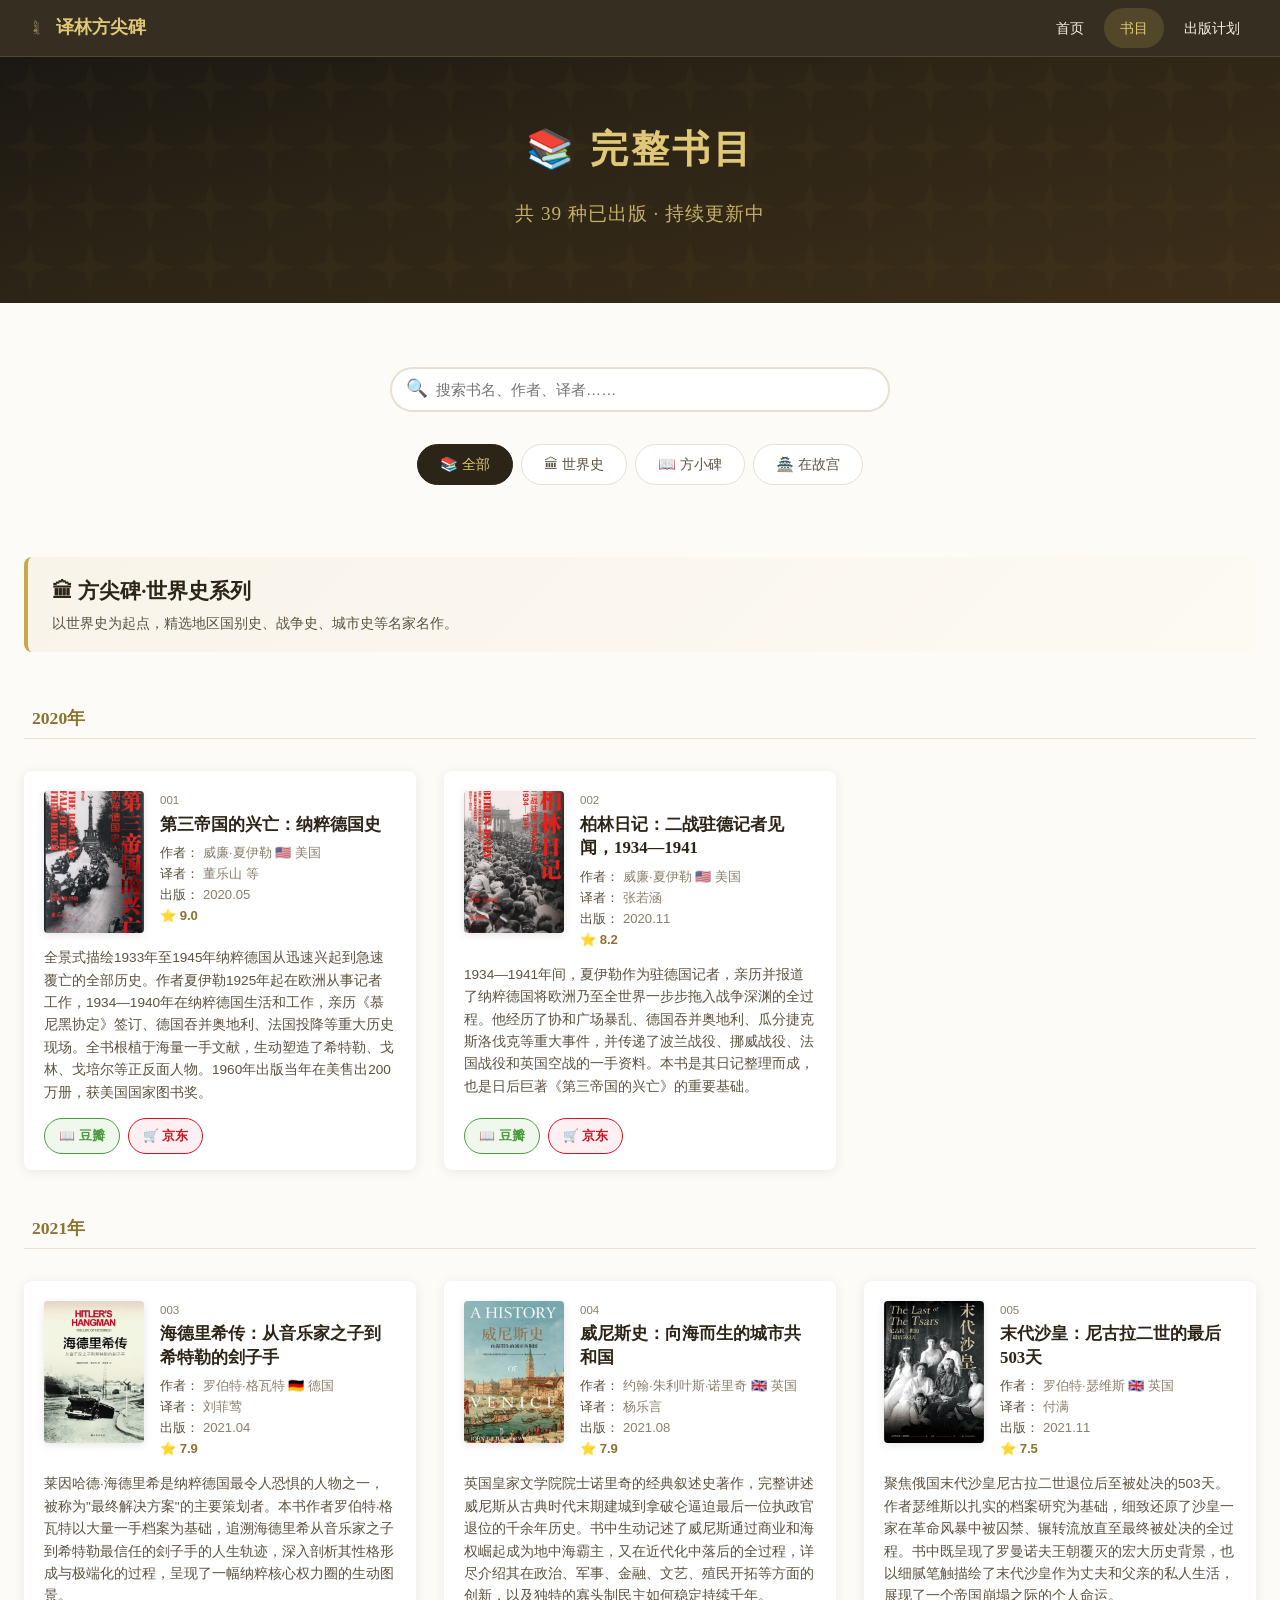
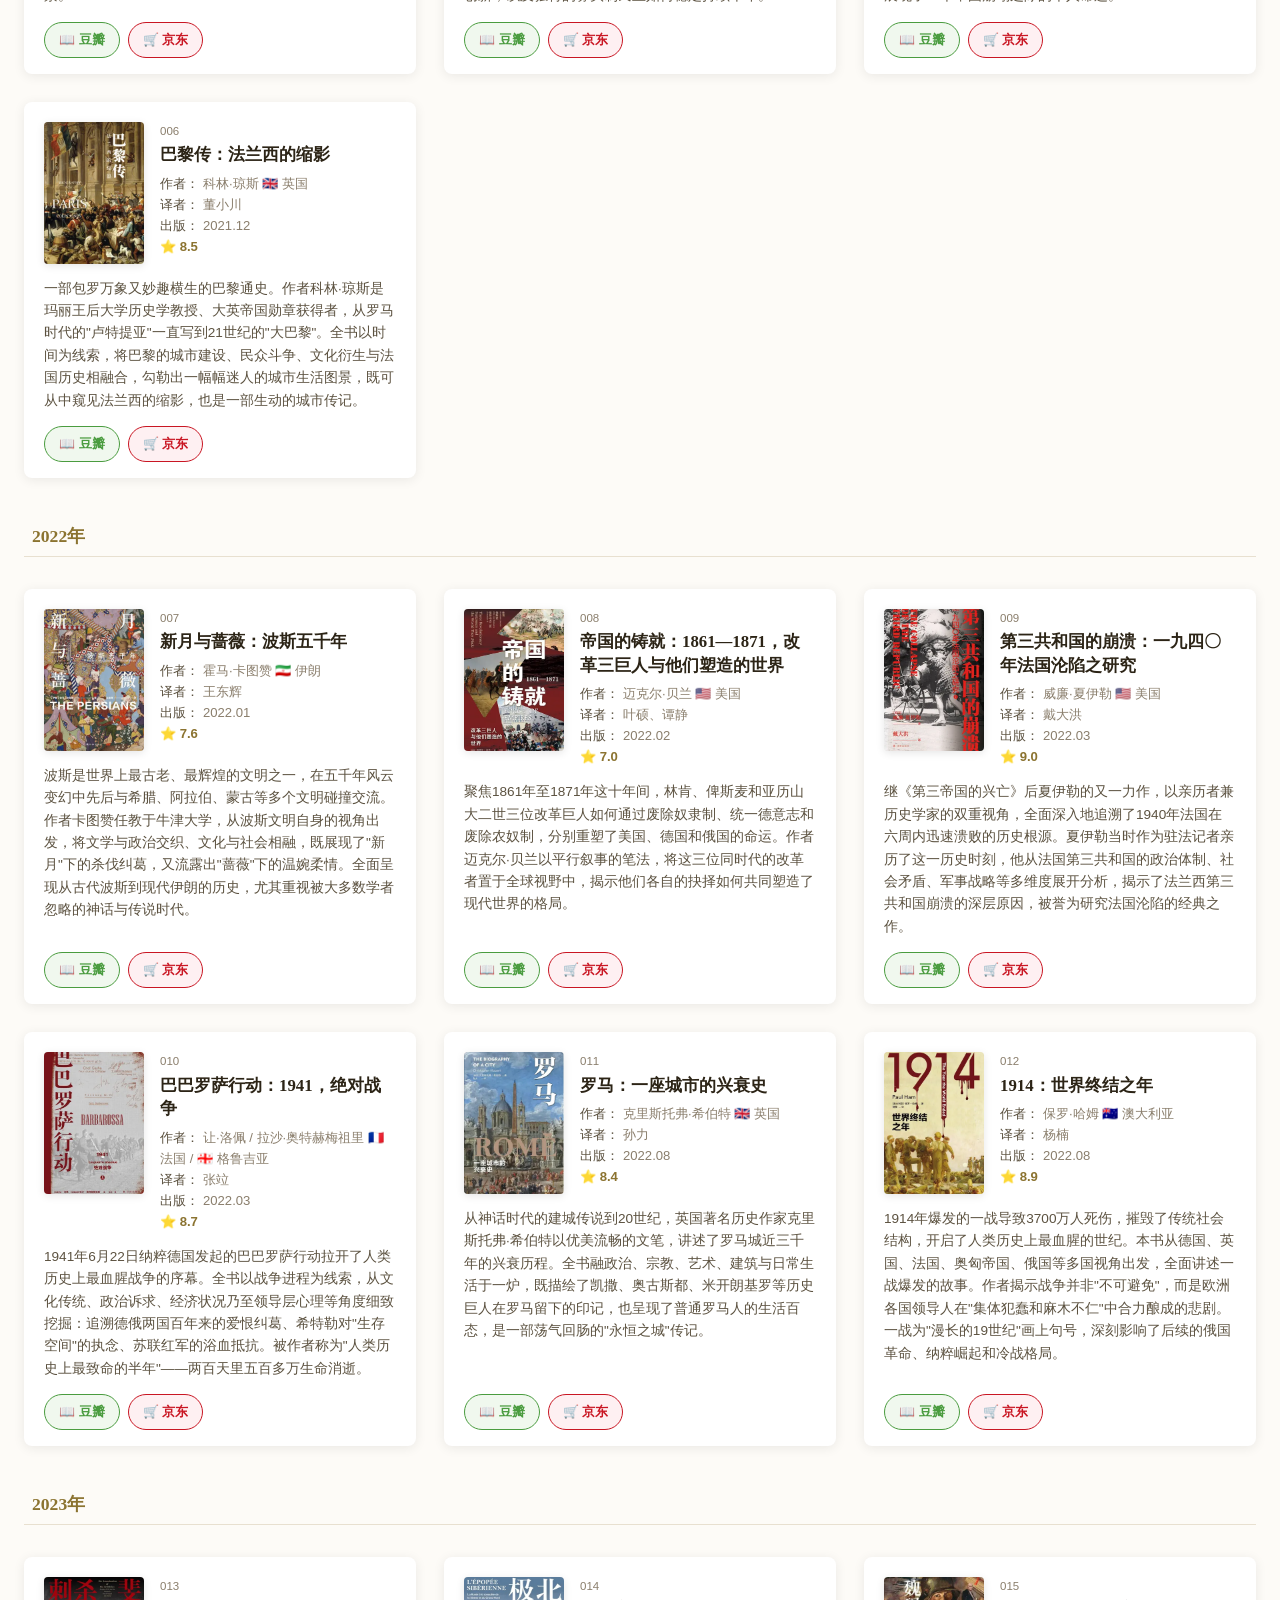
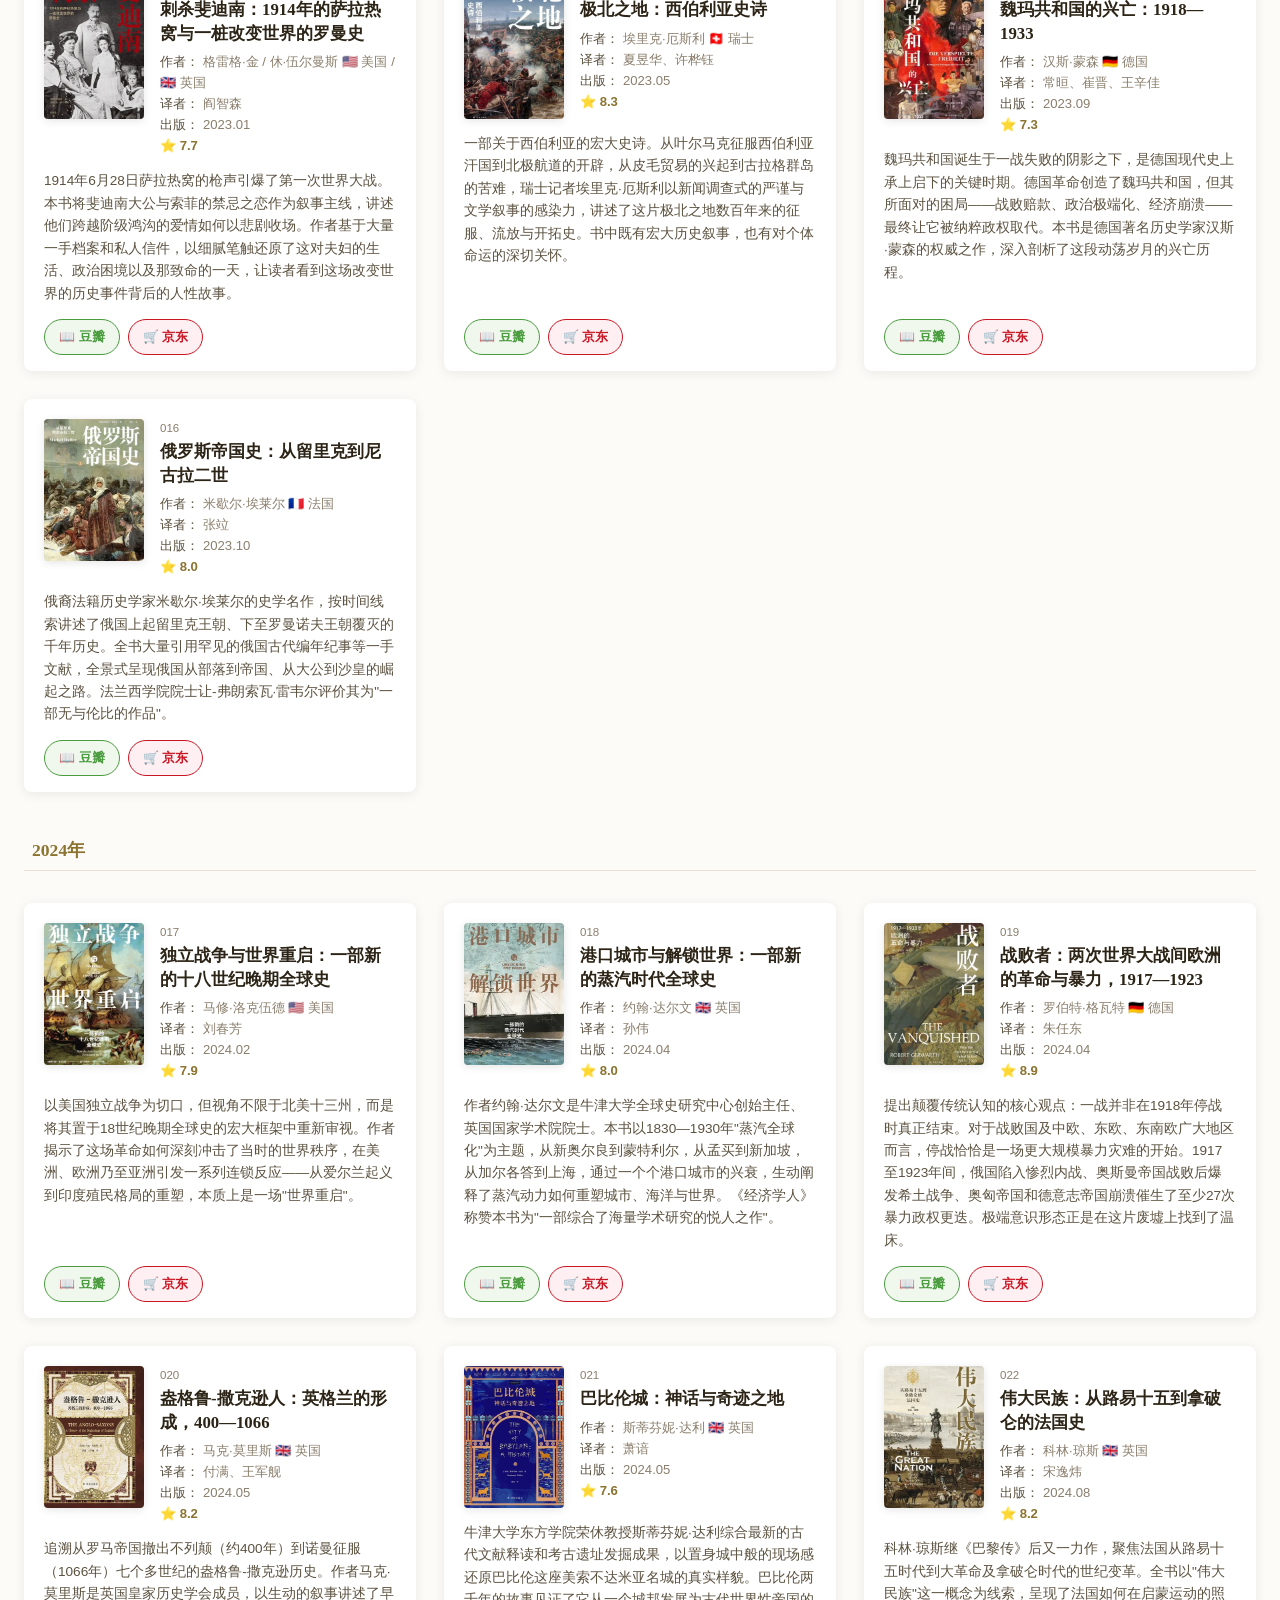
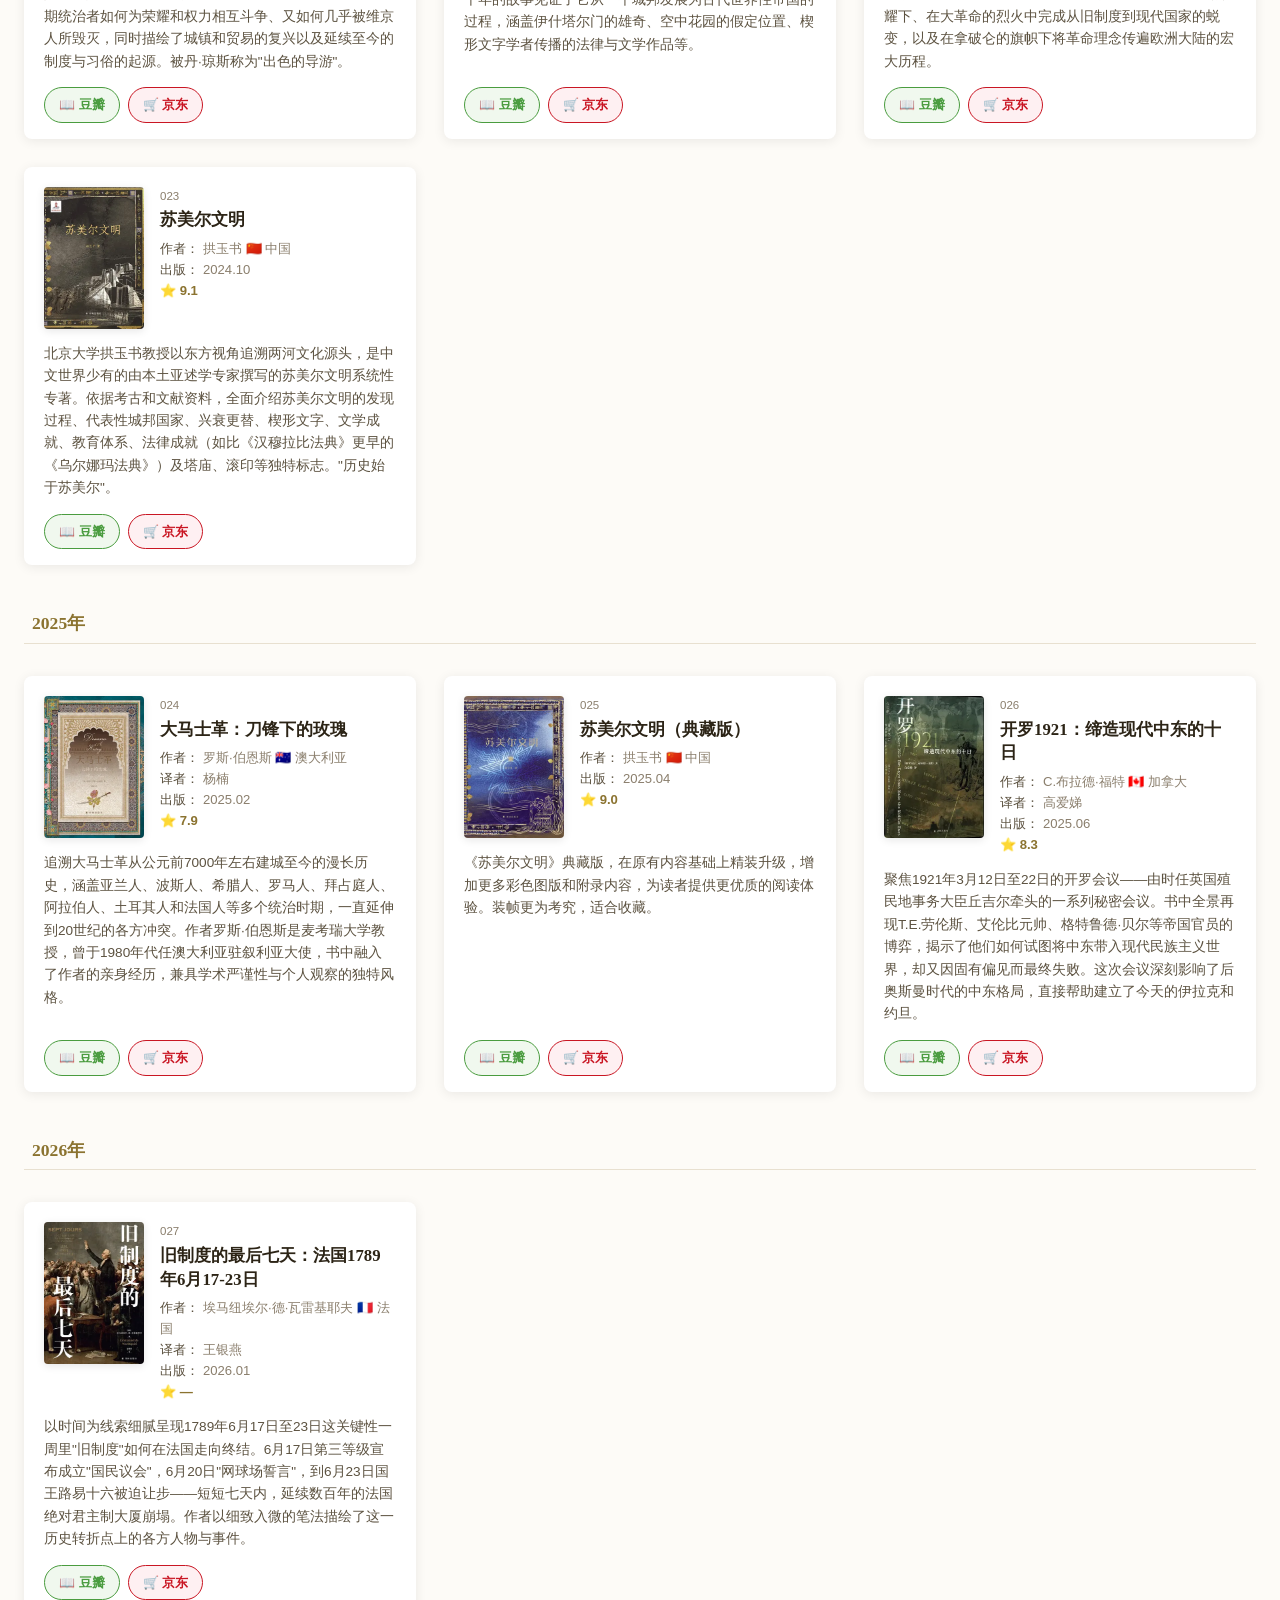
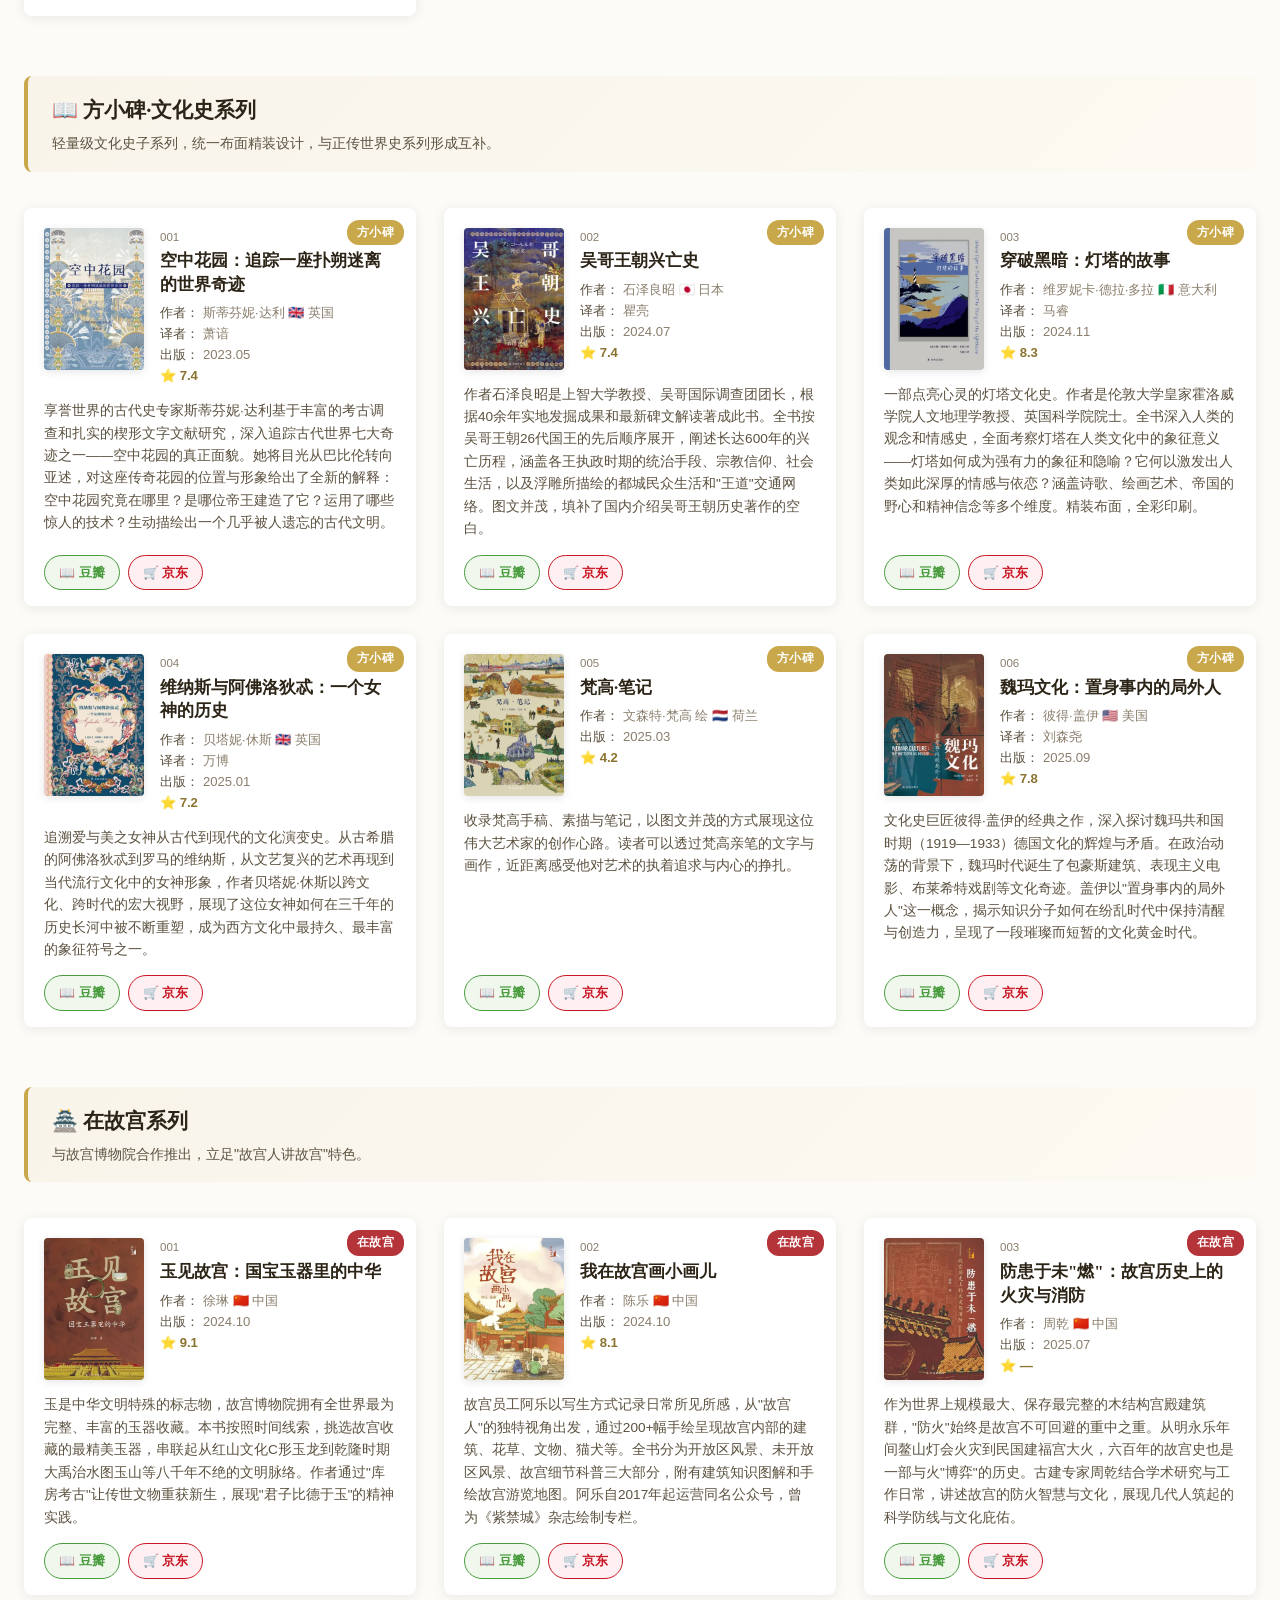
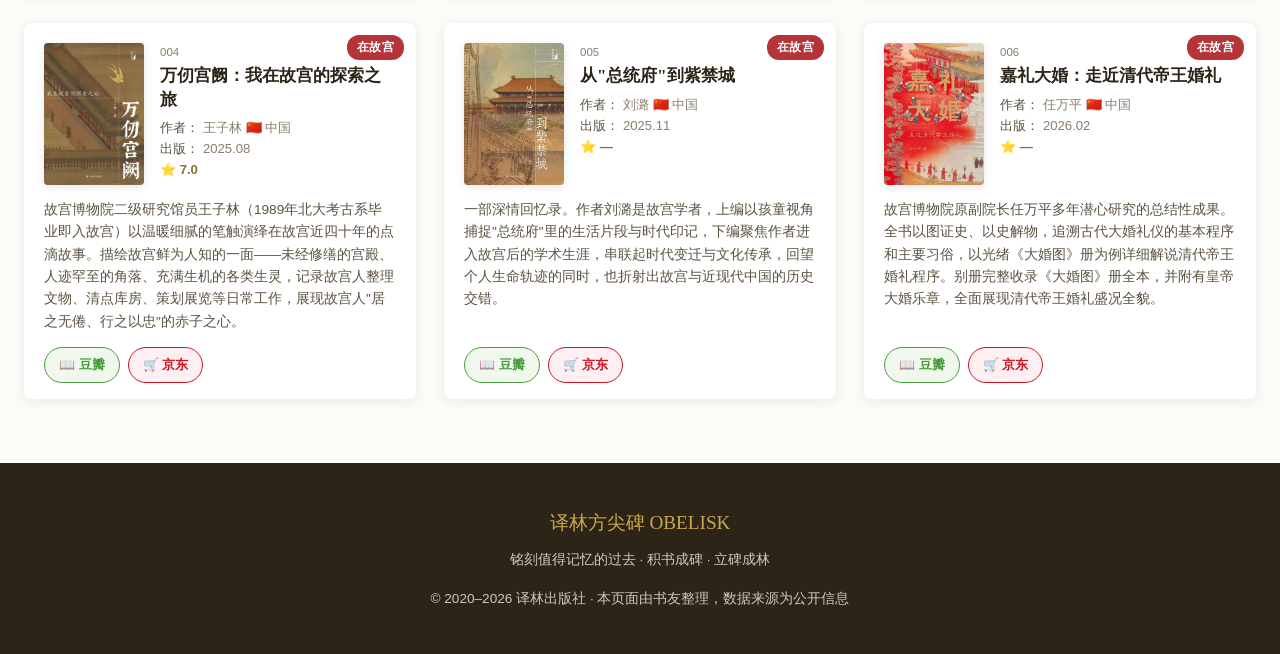
==== catalog.html @ dd34d94c "Obelisk V1.0" ====
<!DOCTYPE html>
<html lang="zh-CN">
<head>
<meta charset="UTF-8">
<meta name="viewport" content="width=device-width, initial-scale=1.0">
<meta name="description" content="译林方尖碑完整书目 — 涵盖世界史、方小碑·文化史、在故宫系列全部已出版书籍。">
<title>书目总览 — 译林方尖碑 OBELISK</title>
<link rel="preload" as="image" href="images/方尖碑LOGO.png">
<link rel="stylesheet" href="css/style.css">
</head>
<body>

<!-- ===== Top Navigation ===== -->
<nav class="site-nav">
  <div class="nav-inner">
    <a href="index.html" class="nav-brand"><img src="images/方尖碑LOGO.png" alt="方尖碑" class="logo-icon"> 译林方尖碑</a>
    <button class="nav-toggle" onclick="document.querySelector('.nav-links').classList.toggle('open')" aria-label="菜单">☰</button>
    <div class="nav-links">
      <a href="index.html">首页</a>
      <a href="catalog.html" class="active">书目</a>
      <a href="plans.html">出版计划</a>
    </div>
  </div>
</nav>

<!-- ===== Header ===== -->
<header class="hero" style="padding:60px 24px 48px">
  <div class="hero-content">
    <h1 style="font-size:clamp(1.6rem,3vw,2.4rem)">📚 完整书目</h1>
    <p class="tagline">共 <span id="totalCount"></span> 种已出版 · 持续更新中</p>
  </div>
</header>

<!-- ===== Search & Filter ===== -->
<section class="section">
  <div class="search-box">
    <span class="search-icon">🔍</span>
    <input type="text" id="searchInput" placeholder="搜索书名、作者、译者……" oninput="applyFilters()">
  </div>

  <div class="filter-bar" id="filterBar">
    <button class="filter-btn active" data-filter="all">📚 全部</button>
    <button class="filter-btn" data-filter="世界史">🏛 世界史</button>
    <button class="filter-btn" data-filter="方小碑">📖 方小碑</button>
    <button class="filter-btn" data-filter="在故宫">🏯 在故宫</button>
  </div>

  <!-- ===== Book Grid ===== -->
  <div class="book-grid" id="bookGrid"></div>
</section>

<!-- ===== Footer ===== -->
<footer class="site-footer">
  <p class="brand">译林方尖碑 OBELISK</p>
  <p>铭刻值得记忆的过去 · 积书成碑 · 立碑成林</p>
  <p style="margin-top:16px">© 2020–2026 译林出版社 · 本页面由书友整理，数据来源为公开信息</p>
</footer>

<script src="js/data.js"></script>
<script src="js/utils.js"></script>
<script>
  const grid = document.getElementById('bookGrid');
  const searchInput = document.getElementById('searchInput');
  let activeFilter = 'all';

  // Check URL for series param
  const urlSeries = getUrlParam('series');
  if (urlSeries) {
    activeFilter = urlSeries;
    // Update filter button state
    document.querySelectorAll('.filter-btn').forEach(btn => {
      btn.classList.remove('active');
      if (btn.dataset.filter === urlSeries) btn.classList.add('active');
    });
  }

  document.getElementById('totalCount').textContent = books.length;

  // Filter buttons
  document.querySelectorAll('.filter-btn').forEach(btn => {
    btn.addEventListener('click', function() {
      document.querySelectorAll('.filter-btn').forEach(b => b.classList.remove('active'));
      this.classList.add('active');
      activeFilter = this.dataset.filter;
      applyFilters();
    });
  });

  function applyFilters() {
    const query = searchInput.value.toLowerCase();
    let filtered = books;

    if (activeFilter !== 'all') {
      filtered = filtered.filter(b => b.series === activeFilter);
    }
    if (query) {
      filtered = filtered.filter(b =>
        b.title.toLowerCase().includes(query) ||
        b.author.toLowerCase().includes(query) ||
        b.translator.toLowerCase().includes(query) ||
        b.pubDate.includes(query)
      );
    }

    renderCatalog(filtered);
  }

  function renderCatalog(filteredBooks) {
    if (filteredBooks.length === 0) {
      grid.innerHTML = `
        <div class="no-results">
          <div class="icon">📭</div>
          <h3>没有找到匹配的书籍</h3>
          <p>试试调整搜索词或筛选条件</p>
        </div>
      `;
      return;
    }

    // Sort books: by series group, then by id
    const sorted = [...filteredBooks].sort((a, b) => {
      const seriesOrder = { '世界史': 0, '方小碑': 1, '在故宫': 2 };
      const sa = seriesOrder[a.series] ?? 3;
      const sb = seriesOrder[b.series] ?? 3;
      if (sa !== sb) return sa - sb;
      return a.id.localeCompare(b.id);
    });

    let html = '';
    let lastSeries = '';
    let lastYear = '';

    sorted.forEach(b => {
      // Series header
      if (b.series !== lastSeries) {
        lastSeries = b.series;
        lastYear = '';
        const info = getSeriesInfo(b.series);
        html += `
          <div class="subseries-header">
            <h3>${info.icon} ${info.name}</h3>
            <p>${info.desc}</p>
          </div>
        `;
      }

      // Year divider (only for 世界史)
      if (b.series === '世界史' && b.year !== lastYear) {
        lastYear = b.year;
        html += `<div class="year-divider">${b.year}年</div>`;
      }

      html += renderBookCard(b);
    });

    grid.innerHTML = html;
  }

  // Initial render
  applyFilters();
</script>

</body>
</html>
---- css/style.css ----
/* ============================================================
   译林方尖碑 OBELISK · 全局样式
   ============================================================ */

/* ----- Reset & Variables ----- */
*, *::before, *::after { box-sizing: border-box; margin: 0; padding: 0; }

:root {
  --gold: #c9a84c;
  --gold-light: #e0c878;
  --gold-dark: #8b7330;
  --stone: #f5f0e8;
  --stone-dark: #e8e0d0;
  --papyrus: #faf8f3;
  --ink: #2c2416;
  --ink-light: #5c5240;
  --ink-lighter: #8a7e6c;
  --white: #fff;
  --red: #b5343a;
  --green: #4a9c3f;
  --bg: #fdfbf7;

  --shadow: 0 2px 12px rgba(0,0,0,.08);
  --shadow-lg: 0 8px 32px rgba(0,0,0,.12);
  --shadow-xl: 0 16px 48px rgba(0,0,0,.16);

  --radius: 8px;
  --radius-sm: 4px;
  --radius-lg: 12px;

  --serif: "Noto Serif SC", "Source Han Serif SC", "Songti SC", Georgia, "Times New Roman", serif;
  --sans: "PingFang SC", "Microsoft YaHei", "Helvetica Neue", Arial, sans-serif;

  --max-width: 1280px;
}

html {
  scroll-behavior: smooth;
  font-size: 16px;
}

body {
  font-family: var(--sans);
  color: var(--ink);
  background: var(--bg);
  line-height: 1.7;
  overflow-x: hidden;
  min-height: 100vh;
  display: flex;
  flex-direction: column;
}

a {
  color: var(--gold-dark);
  text-decoration: none;
  transition: color 0.2s;
}
a:hover { color: var(--gold); }

img {
  max-width: 100%;
  height: auto;
  display: block;
}

/* ----- Top Navigation ----- */
.site-nav {
  background: rgba(44,36,22,0.95);
  backdrop-filter: blur(12px);
  -webkit-backdrop-filter: blur(12px);
  padding: 0 24px;
  position: sticky;
  top: 0;
  z-index: 100;
  border-bottom: 1px solid rgba(201,168,76,0.2);
}

.nav-inner {
  max-width: var(--max-width);
  margin: 0 auto;
  display: flex;
  align-items: center;
  justify-content: space-between;
  height: 56px;
}

.nav-brand {
  font-family: var(--serif);
  font-size: 1.1rem;
  font-weight: 700;
  color: var(--gold-light) !important;
  display: flex;
  align-items: center;
  gap: 8px;
}

.nav-links {
  display: flex;
  gap: 4px;
  align-items: center;
}

.nav-links a {
  color: var(--stone);
  padding: 8px 16px;
  border-radius: 20px;
  font-size: 0.9rem;
  font-weight: 500;
  transition: all 0.2s;
}
.nav-links a:hover,
.nav-links a.active {
  background: rgba(201,168,76,0.2);
  color: var(--gold-light);
}

.nav-toggle {
  display: none;
  background: none;
  border: none;
  color: var(--stone);
  font-size: 1.5rem;
  cursor: pointer;
  padding: 4px;
}

/* ----- Hero ----- */
.hero {
  background: linear-gradient(165deg, #1a1812 0%, #2c2416 40%, #3d2e1a 100%);
  color: var(--gold-light);
  text-align: center;
  padding: 100px 24px 80px;
  position: relative;
  overflow: hidden;
}

.hero::before {
  content: "";
  position: absolute;
  inset: 0;
  background: url("data:image/svg+xml,%3Csvg width='60' height='60' viewBox='0 0 60 60' xmlns='http://www.w3.org/2000/svg'%3E%3Cpath d='M30 5 L35 25 L55 30 L35 35 L30 55 L25 35 L5 30 L25 25 Z' fill='rgba(201,168,76,0.06)'/%3E%3C/svg%3E") repeat;
  opacity: 0.5;
}

.hero-content {
  position: relative;
  z-index: 1;
  max-width: 800px;
  margin: 0 auto;
}

.hero .obelisk-icon {
  width: 120px;
  height: auto;
  margin-bottom: 16px;
  display: block;
  margin-left: auto;
  margin-right: auto;
  border-radius: var(--radius-sm);
  aspect-ratio: 1;
}

/* Nav logo icon */
.logo-icon {
  width: 24px;
  height: 24px;
  border-radius: 3px;
  flex-shrink: 0;
  vertical-align: middle;
  display: inline-block;
}

.hero h1 {
  font-family: var(--serif);
  font-size: clamp(2.2rem, 5vw, 3.6rem);
  font-weight: 900;
  letter-spacing: 0.08em;
  margin-bottom: 8px;
}

.hero h1 .accent {
  color: var(--gold);
  display: block;
  font-size: 0.4em;
  letter-spacing: 0.15em;
  font-weight: 400;
  margin-top: 4px;
}

.hero .tagline {
  font-size: 1.2rem;
  color: var(--gold-light);
  opacity: 0.85;
  margin: 16px 0 24px;
  font-family: var(--serif);
  letter-spacing: 0.05em;
}

.hero .stats {
  display: flex;
  gap: 32px;
  justify-content: center;
  flex-wrap: wrap;
  margin-top: 32px;
}

.hero .stat {
  text-align: center;
}

.hero .stat-num {
  font-size: 2rem;
  font-weight: 700;
  color: var(--gold);
}

.hero .stat-label {
  font-size: 0.85rem;
  color: var(--gold-light);
  opacity: 0.7;
}

/* ----- Section Common ----- */
.section {
  padding: 64px 24px;
  max-width: var(--max-width);
  margin: 0 auto;
}

.section-sm { padding: 40px 24px; }

.section-title {
  font-family: var(--serif);
  font-size: 2rem;
  font-weight: 700;
  text-align: center;
  margin-bottom: 12px;
  color: var(--ink);
}

.section-subtitle {
  text-align: center;
  color: var(--ink-light);
  margin-bottom: 40px;
  font-size: 0.95rem;
}

.section-divider {
  width: 60px;
  height: 3px;
  background: var(--gold);
  margin: 0 auto 40px;
  border-radius: 2px;
}

/* ----- Brand Intro ----- */
.brand-intro {
  background: var(--white);
  border-radius: var(--radius);
  padding: 40px;
  margin-bottom: 40px;
  box-shadow: var(--shadow);
  border-left: 4px solid var(--gold);
  max-width: 1000px;
  margin-left: auto;
  margin-right: auto;
}

.brand-intro h2 {
  font-family: var(--serif);
  font-size: 1.5rem;
  margin-bottom: 16px;
  color: var(--ink);
}

.brand-intro p {
  color: var(--ink-light);
  line-height: 1.9;
  margin-bottom: 12px;
}

.brand-intro .highlight {
  color: var(--gold-dark);
  font-weight: 600;
}

/* ----- Series Nav Cards ----- */
.series-nav-grid {
  display: grid;
  grid-template-columns: repeat(auto-fit, minmax(260px, 1fr));
  gap: 24px;
  margin-bottom: 40px;
}

.series-nav-card {
  background: var(--white);
  border-radius: var(--radius-lg);
  padding: 32px 24px;
  box-shadow: var(--shadow);
  text-align: center;
  transition: transform 0.25s, box-shadow 0.25s;
  display: block;
  color: var(--ink) !important;
  border-top: 3px solid transparent;
}

.series-nav-card:hover {
  transform: translateY(-4px);
  box-shadow: var(--shadow-lg);
  border-top-color: var(--gold);
}

.series-nav-card .icon {
  font-size: 2.5rem;
  margin-bottom: 12px;
  display: block;
}

.series-nav-card h3 {
  font-family: var(--serif);
  font-size: 1.15rem;
  margin-bottom: 8px;
}

.series-nav-card p {
  font-size: 0.88rem;
  color: var(--ink-light);
  line-height: 1.5;
}

.series-nav-card .count {
  display: inline-block;
  margin-top: 12px;
  background: var(--stone);
  padding: 4px 14px;
  border-radius: 12px;
  font-size: 0.8rem;
  color: var(--ink-light);
  font-weight: 500;
}

/* ----- Search ----- */
.search-box {
  max-width: 500px;
  margin: 0 auto 32px;
  position: relative;
}

.search-box input {
  width: 100%;
  padding: 12px 20px 12px 44px;
  border: 2px solid var(--stone-dark);
  border-radius: 28px;
  font-size: 0.95rem;
  background: var(--white);
  color: var(--ink);
  outline: none;
  transition: border-color 0.2s;
  font-family: var(--sans);
}

.search-box input:focus {
  border-color: var(--gold);
}

.search-box .search-icon {
  position: absolute;
  left: 16px;
  top: 50%;
  transform: translateY(-50%);
  color: var(--ink-lighter);
  font-size: 1.1rem;
}

/* ----- Filter Bar ----- */
.filter-bar {
  display: flex;
  gap: 8px;
  justify-content: center;
  flex-wrap: wrap;
  margin-bottom: 40px;
}

.filter-btn {
  padding: 10px 22px;
  border: 1.5px solid var(--stone-dark);
  background: var(--white);
  border-radius: 24px;
  cursor: pointer;
  font-size: 0.9rem;
  color: var(--ink-light);
  transition: all 0.25s;
  font-family: var(--sans);
}

.filter-btn:hover,
.filter-btn.active {
  background: var(--ink);
  color: var(--gold-light);
  border-color: var(--ink);
}

/* ----- Book Grid ----- */
.book-grid {
  display: grid;
  grid-template-columns: repeat(auto-fill, minmax(340px, 1fr));
  gap: 28px;
}

.book-card {
  background: var(--white);
  border-radius: var(--radius);
  overflow: hidden;
  box-shadow: var(--shadow);
  transition: transform 0.25s, box-shadow 0.25s;
  display: flex;
  flex-direction: column;
  position: relative;
}

.book-card:hover {
  transform: translateY(-4px);
  box-shadow: var(--shadow-lg);
}

.book-card .card-top {
  display: flex;
  padding: 20px 20px 0;
  gap: 16px;
}

.book-cover-link {
  width: 100px;
  min-width: 100px;
  height: 142px;
  border-radius: var(--radius-sm);
  overflow: hidden;
  display: block;
  box-shadow: 0 2px 8px rgba(0,0,0,.1);
  background: var(--stone);
}

.book-cover-img {
  width: 100%;
  height: 100%;
  object-fit: cover;
  transition: transform 0.3s;
}

.book-cover-link:hover .book-cover-img {
  transform: scale(1.05);
}

.book-cover-link.no-image::after {
  content: attr(data-title);
  display: flex;
  align-items: center;
  justify-content: center;
  width: 100%;
  height: 100%;
  font-family: var(--serif);
  font-size: 0.7rem;
  color: var(--ink-light);
  text-align: center;
  padding: 8px;
  background: var(--stone-dark);
}

.book-info {
  flex: 1;
  min-width: 0;
}

.book-info h3 {
  font-family: var(--serif);
  font-size: 1.05rem;
  font-weight: 700;
  line-height: 1.4;
  margin-bottom: 6px;
  color: var(--ink);
}

.book-info h3 a {
  color: var(--ink);
}
.book-info h3 a:hover {
  color: var(--gold-dark);
}

.book-meta {
  font-size: 0.82rem;
  color: var(--ink-lighter);
  line-height: 1.6;
}

.book-meta span {
  display: inline-block;
  margin-right: 4px;
}

.book-meta .label {
  color: var(--ink-light);
  font-weight: 500;
}

.book-rating {
  display: inline-flex;
  align-items: center;
  gap: 4px;
  font-weight: 700;
  color: var(--gold-dark);
}

.book-number {
  font-size: 0.72rem;
  color: var(--ink-lighter);
  font-weight: 500;
  margin-bottom: 2px;
}

.book-desc {
  font-size: 0.85rem;
  color: var(--ink-light);
  line-height: 1.65;
  padding: 14px 20px;
  flex: 1;
}

.book-links {
  display: flex;
  gap: 8px;
  padding: 0 20px 16px;
}

.book-link {
  display: inline-flex;
  align-items: center;
  gap: 5px;
  padding: 6px 14px;
  border-radius: 20px;
  font-size: 0.8rem;
  font-weight: 600;
  transition: all 0.2s;
  border: 1.5px solid;
}

.book-link.douban {
  border-color: #4a9c3f;
  color: #4a9c3f;
  background: #f0f8ee;
}
.book-link.douban:hover { background: #4a9c3f; color: #fff; }

.book-link.jd {
  border-color: #c91623;
  color: #c91623;
  background: #fef0f2;
}
.book-link.jd:hover { background: #c91623; color: #fff; }

.book-badge {
  position: absolute;
  top: 12px;
  right: 12px;
  background: var(--gold);
  color: #fff;
  font-size: 0.72rem;
  padding: 3px 10px;
  border-radius: 12px;
  font-weight: 600;
  letter-spacing: 0.03em;
  z-index: 2;
}

/* ----- Sub-series Header ----- */
.subseries-header {
  grid-column: 1 / -1;
  margin: 32px 0 8px;
  padding: 16px 24px;
  background: linear-gradient(135deg, #f8f4ea, #fdfaf3);
  border-left: 4px solid var(--gold);
  border-radius: var(--radius);
}

.subseries-header h3 {
  font-family: var(--serif);
  font-size: 1.3rem;
  font-weight: 700;
  color: var(--ink);
}

.subseries-header p {
  font-size: 0.88rem;
  color: var(--ink-light);
  margin-top: 4px;
}

/* ----- Year Divider ----- */
.year-divider {
  grid-column: 1 / -1;
  font-family: var(--serif);
  font-size: 1.1rem;
  font-weight: 700;
  color: var(--gold-dark);
  margin: 16px 0 4px;
  padding-left: 8px;
  border-bottom: 1px solid var(--stone-dark);
  padding-bottom: 4px;
}

/* ================================================================
   DETAIL PAGE
   ================================================================ */

.detail-page {
  flex: 1;
}

.detail-back {
  display: inline-flex;
  align-items: center;
  gap: 6px;
  color: var(--ink-light);
  font-size: 0.9rem;
  margin-bottom: 32px;
  transition: color 0.2s;
}
.detail-back:hover { color: var(--gold-dark); }

.detail-main {
  display: grid;
  grid-template-columns: 280px 1fr;
  gap: 48px;
  align-items: start;
}

.detail-cover {
  position: sticky;
  top: 80px;
}

.detail-cover img {
  width: 100%;
  border-radius: var(--radius);
  box-shadow: var(--shadow-lg);
}

.detail-cover .no-cover {
  width: 100%;
  aspect-ratio: 140/200;
  background: var(--stone-dark);
  border-radius: var(--radius);
  display: flex;
  align-items: center;
  justify-content: center;
  font-family: var(--serif);
  color: var(--ink-light);
  text-align: center;
  padding: 20px;
}

.detail-info h1 {
  font-family: var(--serif);
  font-size: 1.8rem;
  font-weight: 800;
  line-height: 1.35;
  margin-bottom: 8px;
  color: var(--ink);
}

.detail-info .subtitle {
  font-size: 0.9rem;
  color: var(--ink-lighter);
  margin-bottom: 24px;
}

.detail-meta {
  display: grid;
  grid-template-columns: 1fr 1fr;
  gap: 12px;
  margin-bottom: 28px;
  padding: 24px;
  background: var(--stone);
  border-radius: var(--radius);
}

.detail-meta .meta-item {
  display: flex;
  flex-direction: column;
}

.detail-meta .meta-label {
  font-size: 0.78rem;
  color: var(--ink-lighter);
  text-transform: uppercase;
  letter-spacing: 0.05em;
  margin-bottom: 4px;
}

.detail-meta .meta-value {
  font-size: 0.95rem;
  font-weight: 600;
  color: var(--ink);
}

.detail-desc {
  font-size: 0.95rem;
  line-height: 1.85;
  color: var(--ink-light);
  margin-bottom: 28px;
}

.detail-actions {
  display: flex;
  gap: 12px;
  flex-wrap: wrap;
  margin-bottom: 40px;
}

.detail-actions .btn {
  display: inline-flex;
  align-items: center;
  gap: 8px;
  padding: 12px 28px;
  border-radius: 28px;
  font-size: 0.95rem;
  font-weight: 600;
  transition: all 0.2s;
  border: 2px solid;
  font-family: var(--sans);
  cursor: pointer;
}

.btn-douban {
  background: #4a9c3f;
  color: #fff;
  border-color: #4a9c3f;
}
.btn-douban:hover { background: #3d8434; color: #fff; }

.btn-jd {
  background: #c91623;
  color: #fff;
  border-color: #c91623;
}
.btn-jd:hover { background: #b0121d; color: #fff; }

.btn-outline {
  background: transparent;
  color: var(--ink-light);
  border-color: var(--stone-dark);
}
.btn-outline:hover { background: var(--stone); color: var(--ink); }

/* Related Books */
.related-books {
  margin-top: 48px;
  padding-top: 40px;
  border-top: 1px solid var(--stone-dark);
}

.related-books h3 {
  font-family: var(--serif);
  font-size: 1.3rem;
  margin-bottom: 20px;
}

.related-grid {
  display: grid;
  grid-template-columns: repeat(auto-fill, minmax(240px, 1fr));
  gap: 20px;
}

.related-card {
  background: var(--white);
  border-radius: var(--radius);
  padding: 16px;
  box-shadow: var(--shadow);
  transition: transform 0.2s;
  display: block;
  color: var(--ink) !important;
}

.related-card:hover {
  transform: translateY(-2px);
  box-shadow: var(--shadow-lg);
}

.related-card .mini-cover {
  width: 60px;
  height: 84px;
  border-radius: var(--radius-sm);
  overflow: hidden;
  float: left;
  margin-right: 12px;
  background: var(--stone);
}

.related-card .mini-cover img {
  width: 100%;
  height: 100%;
  object-fit: cover;
}

.related-card h4 {
  font-family: var(--serif);
  font-size: 0.9rem;
  line-height: 1.35;
  margin-bottom: 4px;
}

.related-card .meta {
  font-size: 0.78rem;
  color: var(--ink-lighter);
}

/* Plan card badge at bottom-right */
.plan-badge-row {
  padding: 0 20px 16px;
  display: flex;
  justify-content: flex-end;
}

.plan-badge-tag {
  display: inline-block;
  background: var(--ink-lighter);
  color: #fff;
  font-size: 0.72rem;
  padding: 3px 10px;
  border-radius: 12px;
  font-weight: 500;
  letter-spacing: 0.03em;
}

/* ===== Plan cover gradients ===== */
.plan-cover {
  display: flex;
  align-items: center;
  justify-content: center;
  position: relative;
  width: 100%;
  height: 100%;
}

.plan-cover span {
  font-family: var(--serif);
  font-size: 0.8rem;
  font-weight: 700;
  color: rgba(255,255,255,0.85);
  text-align: center;
  padding: 8px;
  text-shadow: 0 1px 3px rgba(0,0,0,0.3);
  letter-spacing: 0.05em;
}

.cover-grad-1 { background: linear-gradient(135deg, #3a2818, #5c3d2e, #8b6914); }
.cover-grad-2 { background: linear-gradient(135deg, #1a3a4a, #2d5a6e, #1a5c5c); }
.cover-grad-3 { background: linear-gradient(135deg, #4a1a1a, #6e2d2d, #8b4513); }
.cover-grad-4 { background: linear-gradient(135deg, #2a3a18, #4a5c2e, #6b8e23); }
.cover-grad-5 { background: linear-gradient(135deg, #3a2a18, #5c4a3e, #7b6b3a); }
.cover-grad-6 { background: linear-gradient(135deg, #1a2a3a, #2e3d5c, #4a5a7a); }
.cover-grad-7 { background: linear-gradient(135deg, #3a1a2a, #5c2e4a, #7a4a6a); }
.cover-grad-8 { background: linear-gradient(135deg, #1a3a2a, #2e5c4a, #3a7a5a); }

/* ================================================================
   PLANS PAGE
   ================================================================ */

.plan-section {
  background: var(--white);
  border-radius: var(--radius-lg);
  padding: 40px;
  margin-bottom: 40px;
  box-shadow: var(--shadow);
  border-left: 4px solid var(--gold);
}

.plan-section h2 {
  font-family: var(--serif);
  font-size: 1.4rem;
  margin-bottom: 8px;
  color: var(--ink);
}

.plan-section .plan-subtitle {
  font-size: 0.88rem;
  color: var(--ink-light);
  margin-bottom: 24px;
  line-height: 1.5;
}

.plan-table {
  width: 100%;
  border-collapse: collapse;
  font-size: 0.9rem;
}

.plan-table th {
  background: var(--ink);
  color: var(--gold-light);
  padding: 10px 14px;
  text-align: left;
  font-weight: 600;
  white-space: nowrap;
}

.plan-table th:first-child { border-radius: var(--radius-sm) 0 0 0; }
.plan-table th:last-child { border-radius: 0 var(--radius-sm) 0 0; }

.plan-table td {
  padding: 12px 14px;
  border-bottom: 1px solid var(--stone-dark);
  vertical-align: top;
}

.plan-table tr:hover td {
  background: rgba(201,168,76,.05);
}

.plan-table .desc-col {
  max-width: 480px;
  font-size: 0.84rem;
  color: var(--ink-light);
  line-height: 1.6;
}

.plan-table .title-col {
  font-weight: 600;
  white-space: nowrap;
}

/* ----- Official Links (horizontal row) ----- */
.links-row {
  display: flex;
  gap: 12px;
  justify-content: center;
  flex-wrap: wrap;
  align-items: center;
}

.link-chip {
  display: inline-flex;
  align-items: center;
  gap: 6px;
  padding: 10px 20px;
  background: var(--white);
  border: 1.5px solid var(--stone-dark);
  border-radius: 24px;
  font-size: 0.9rem;
  font-weight: 500;
  color: var(--ink-light);
  transition: all 0.2s;
  text-decoration: none;
  white-space: nowrap;
}

.link-chip:hover {
  background: var(--ink);
  color: var(--gold-light);
  border-color: var(--ink);
  transform: translateY(-2px);
  box-shadow: var(--shadow);
}

.link-chip .icon {
  font-size: 1rem;
}

.link-chip-text {
  background: transparent;
  border-style: dashed;
  cursor: default;
}
.link-chip-text:hover {
  background: transparent;
  color: var(--ink-light);
  border-color: var(--stone-dark);
  transform: none;
  box-shadow: none;
}

/* ----- Footer ----- */
.site-footer {
  background: var(--ink);
  color: var(--stone);
  text-align: center;
  padding: 40px 24px;
  margin-top: auto;
}

.site-footer p {
  margin: 4px 0;
  font-size: 0.85rem;
  opacity: 0.8;
}

.site-footer .brand {
  font-family: var(--serif);
  font-size: 1.2rem;
  color: var(--gold);
  margin-bottom: 8px;
  opacity: 1;
}

/* ----- No Results ----- */
.no-results {
  grid-column: 1 / -1;
  text-align: center;
  padding: 60px 20px;
  color: var(--ink-lighter);
}

.no-results .icon {
  font-size: 3rem;
  margin-bottom: 16px;
}

.no-results h3 {
  font-family: var(--serif);
  font-size: 1.2rem;
  margin-bottom: 8px;
  color: var(--ink-light);
}

/* ----- Loading / Error ----- */
.error-state {
  text-align: center;
  padding: 80px 20px;
  color: var(--ink-light);
}

.error-state .icon {
  font-size: 3rem;
  margin-bottom: 16px;
}

.error-state h2 {
  font-family: var(--serif);
  margin-bottom: 12px;
}

/* ================================================================
   RESPONSIVE
   ================================================================ */

@media (max-width: 768px) {
  .hero { padding: 64px 20px 48px; }
  .hero .stats { gap: 20px; }
  .hero .stat-num { font-size: 1.5rem; }

  .book-grid {
    grid-template-columns: 1fr;
  }

  .section { padding: 40px 16px; }

  .detail-main {
    grid-template-columns: 1fr;
  }

  .detail-cover {
    position: static;
    max-width: 200px;
    margin: 0 auto;
  }

  .detail-meta {
    grid-template-columns: 1fr;
  }

  .nav-links {
    display: none;
    position: absolute;
    top: 56px;
    left: 0;
    right: 0;
    background: rgba(44,36,22,0.98);
    flex-direction: column;
    padding: 16px;
    gap: 0;
    border-bottom: 1px solid rgba(201,168,76,0.2);
  }

  .nav-links.open {
    display: flex;
  }

  .nav-links a {
    padding: 12px 16px;
    border-radius: 8px;
  }

  .nav-toggle {
    display: block;
  }

  .plan-section { padding: 24px; }
  .plan-table { font-size: 0.8rem; }
  .plan-table th, .plan-table td { padding: 8px 10px; }
}

@media (max-width: 480px) {
  .hero h1 { font-size: 1.8rem; }
  .hero .obelisk-icon { font-size: 3rem; }
  .hero .stats { gap: 12px; }
  .hero .stat-num { font-size: 1.2rem; }

  .filter-btn { padding: 8px 16px; font-size: 0.8rem; }

  .detail-actions { flex-direction: column; }
  .detail-actions .btn { text-align: center; justify-content: center; }
}
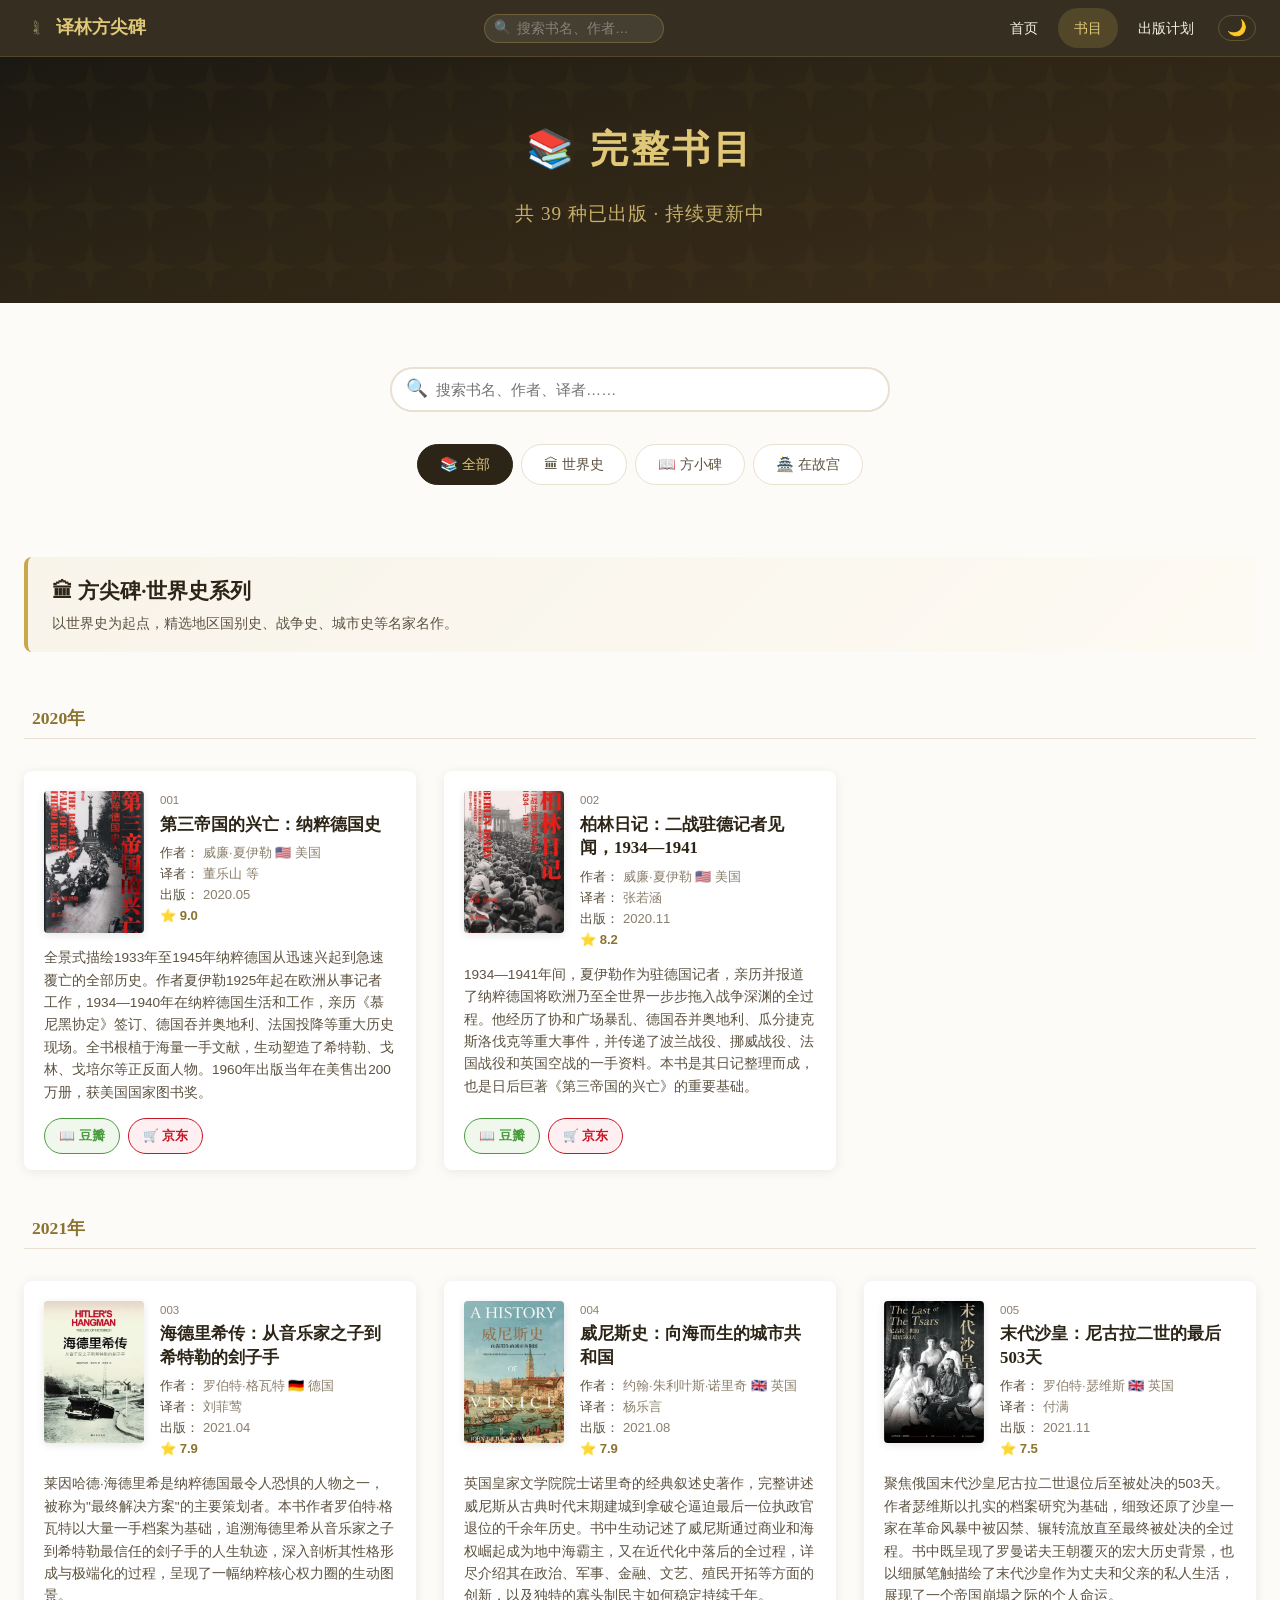
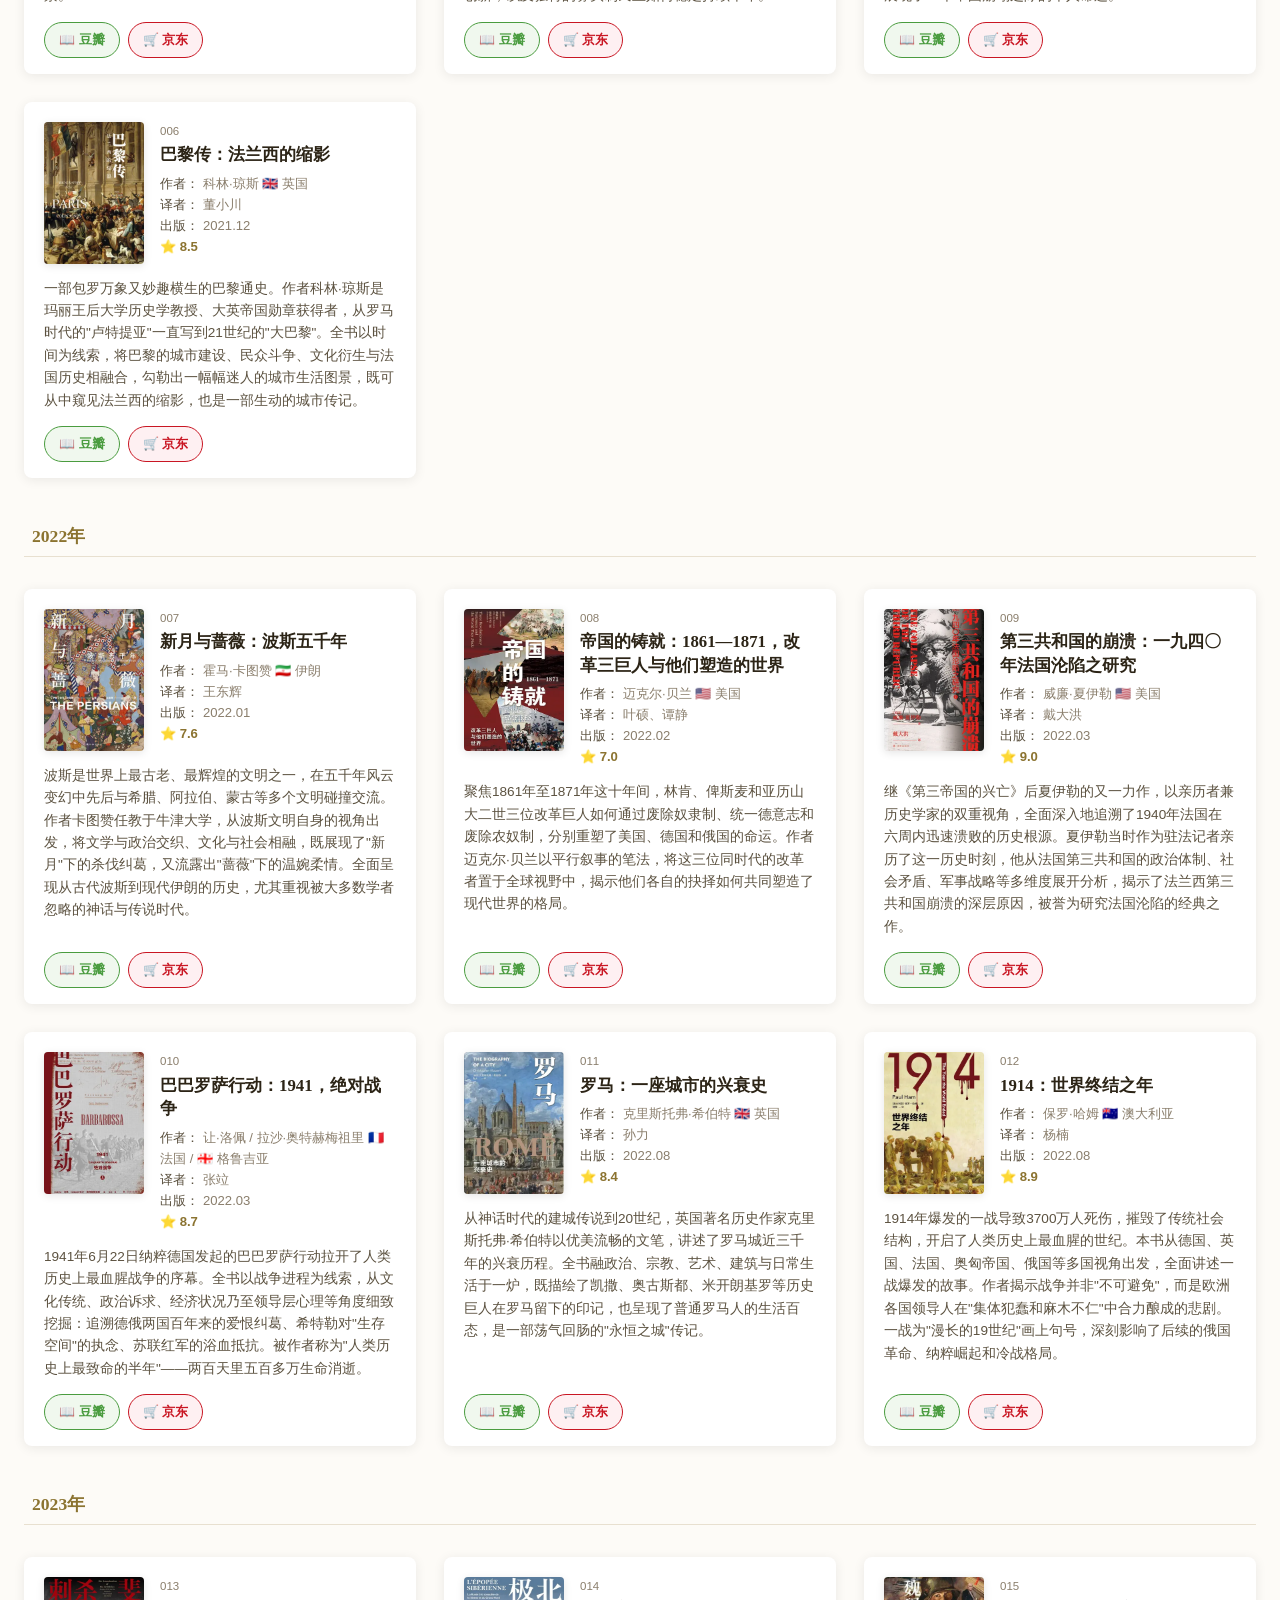
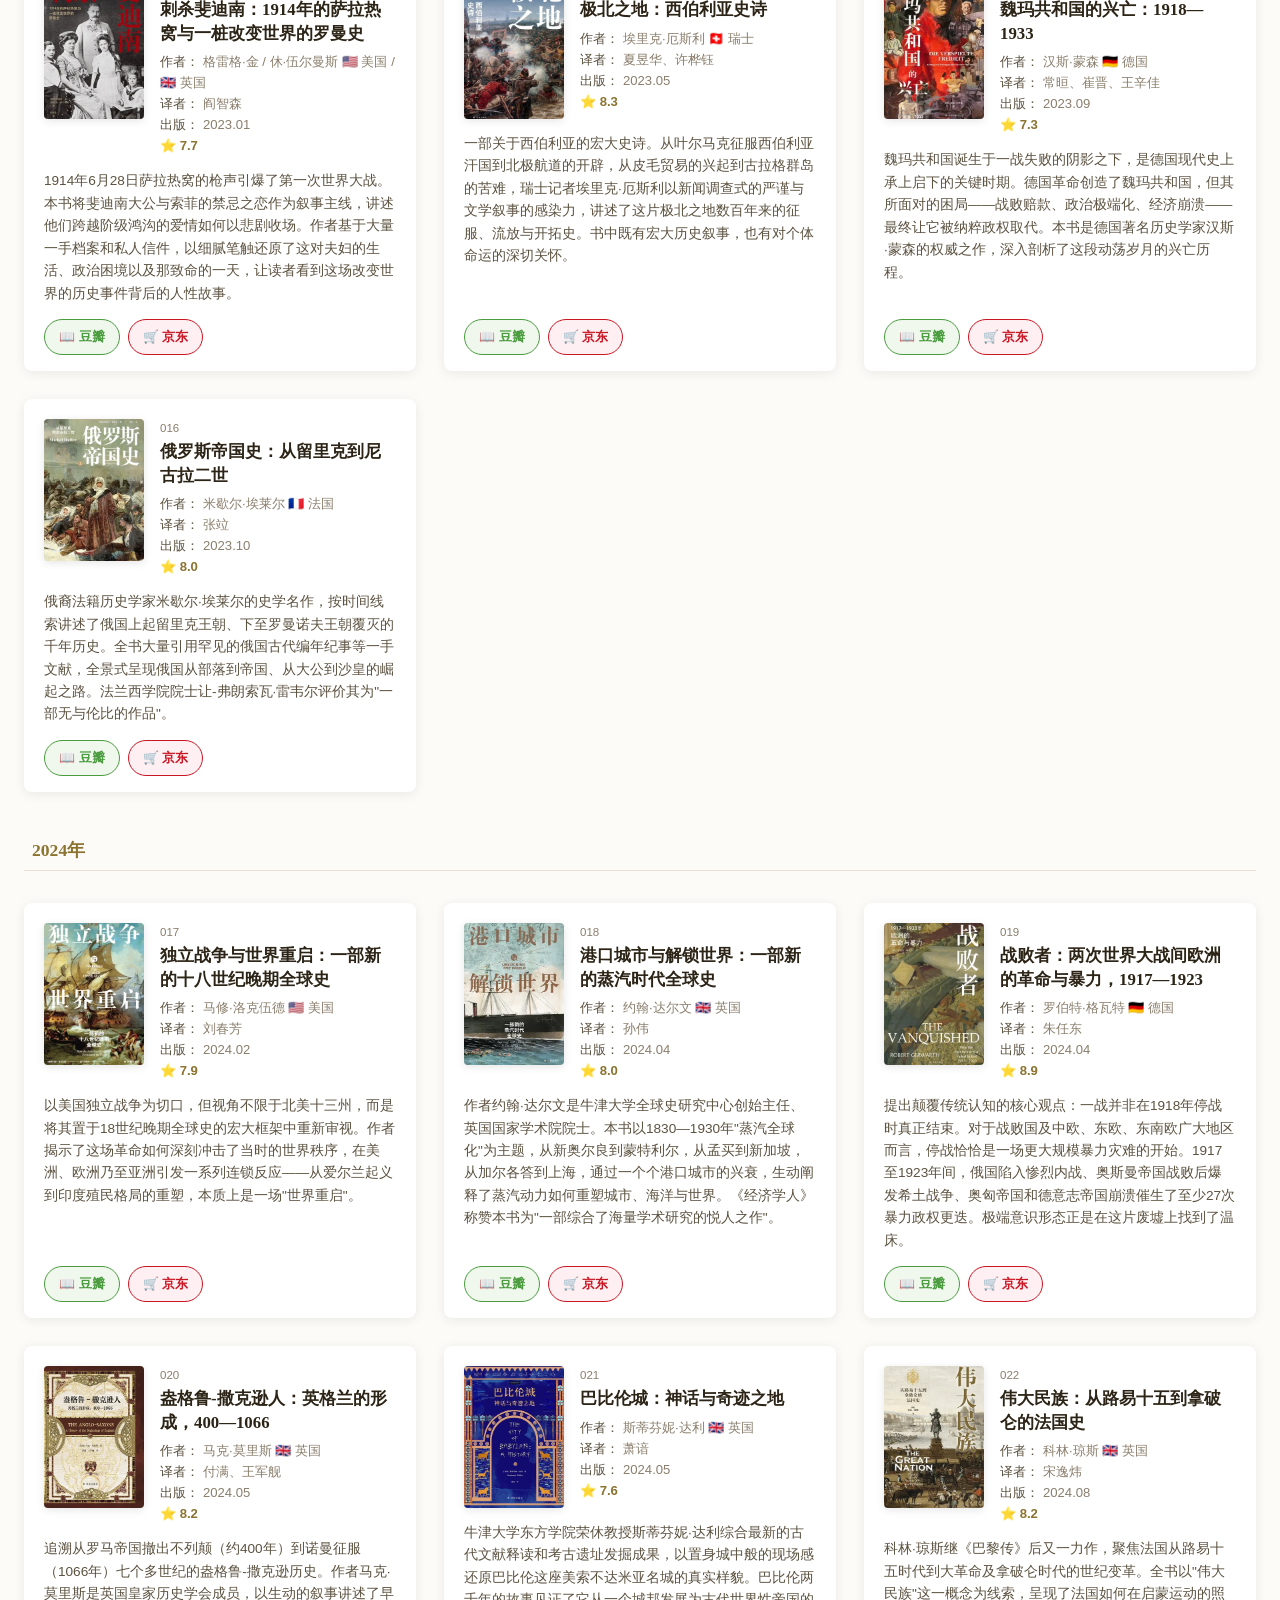
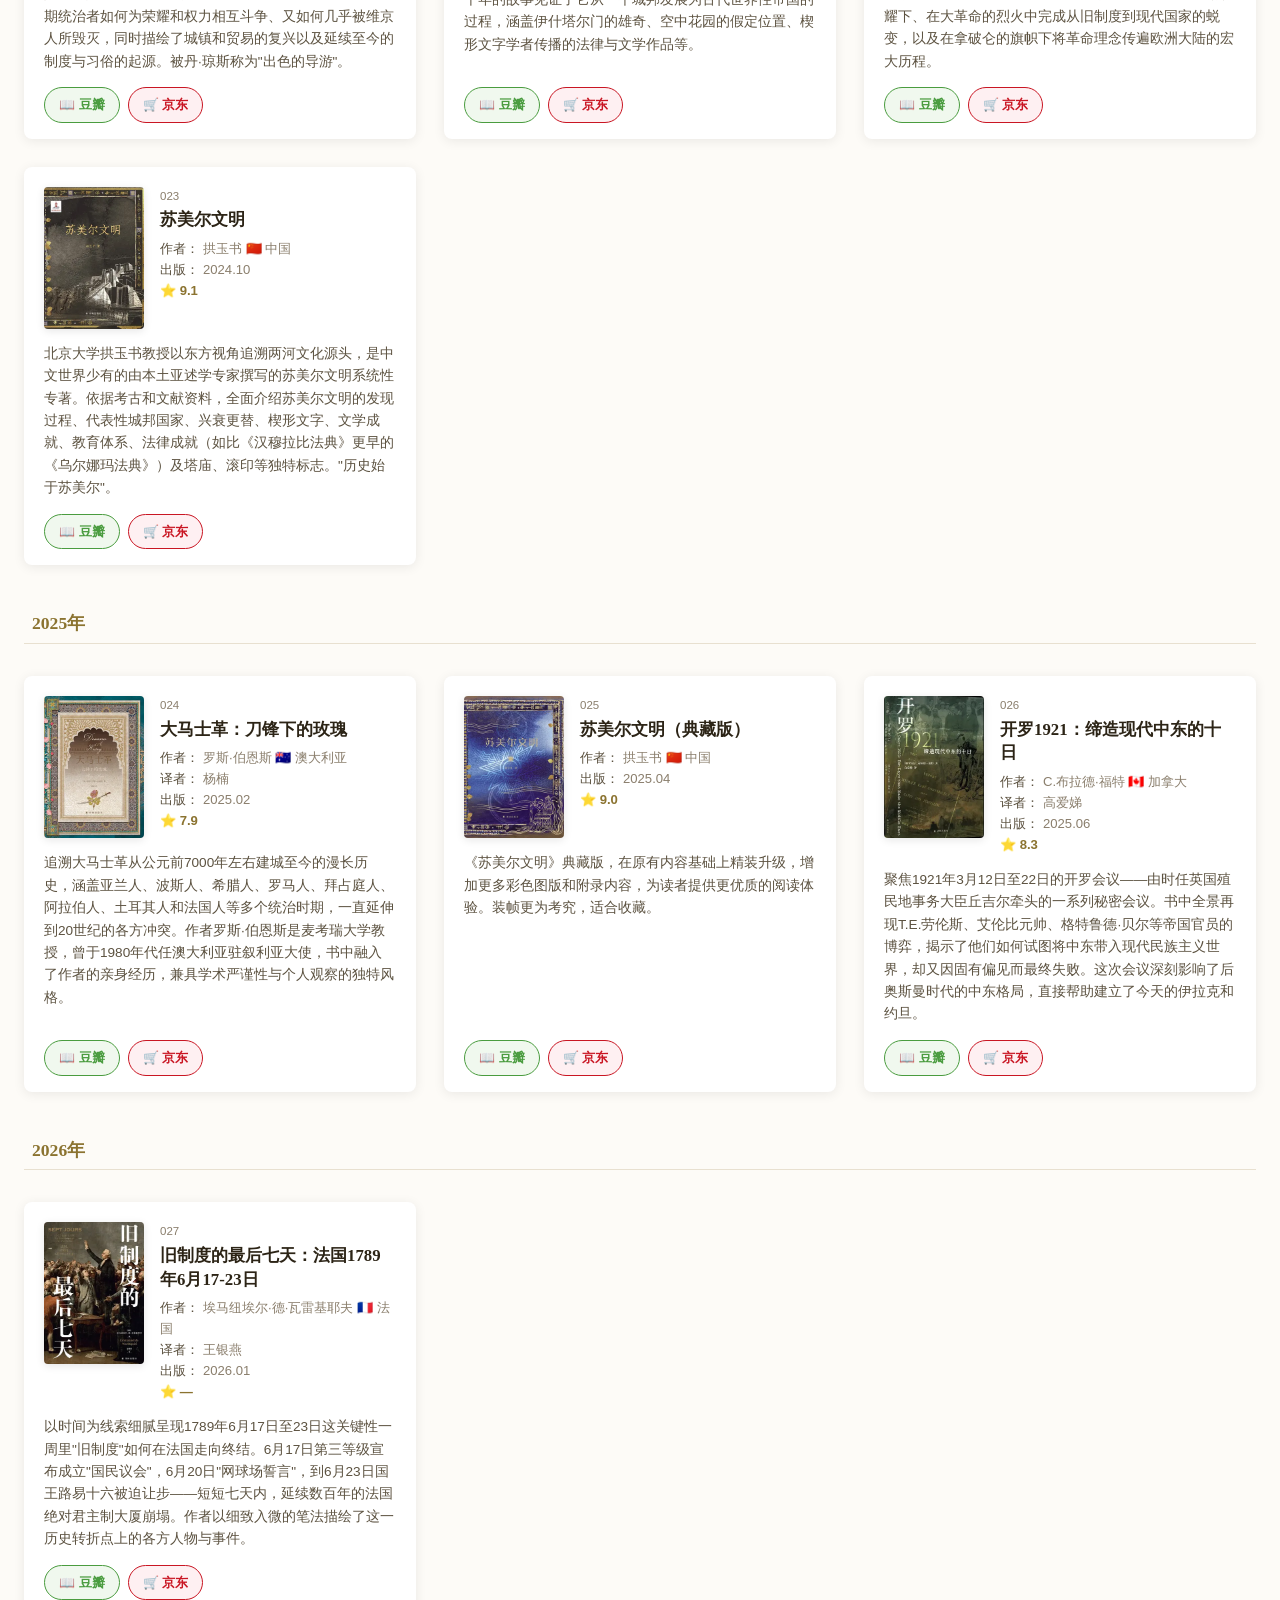
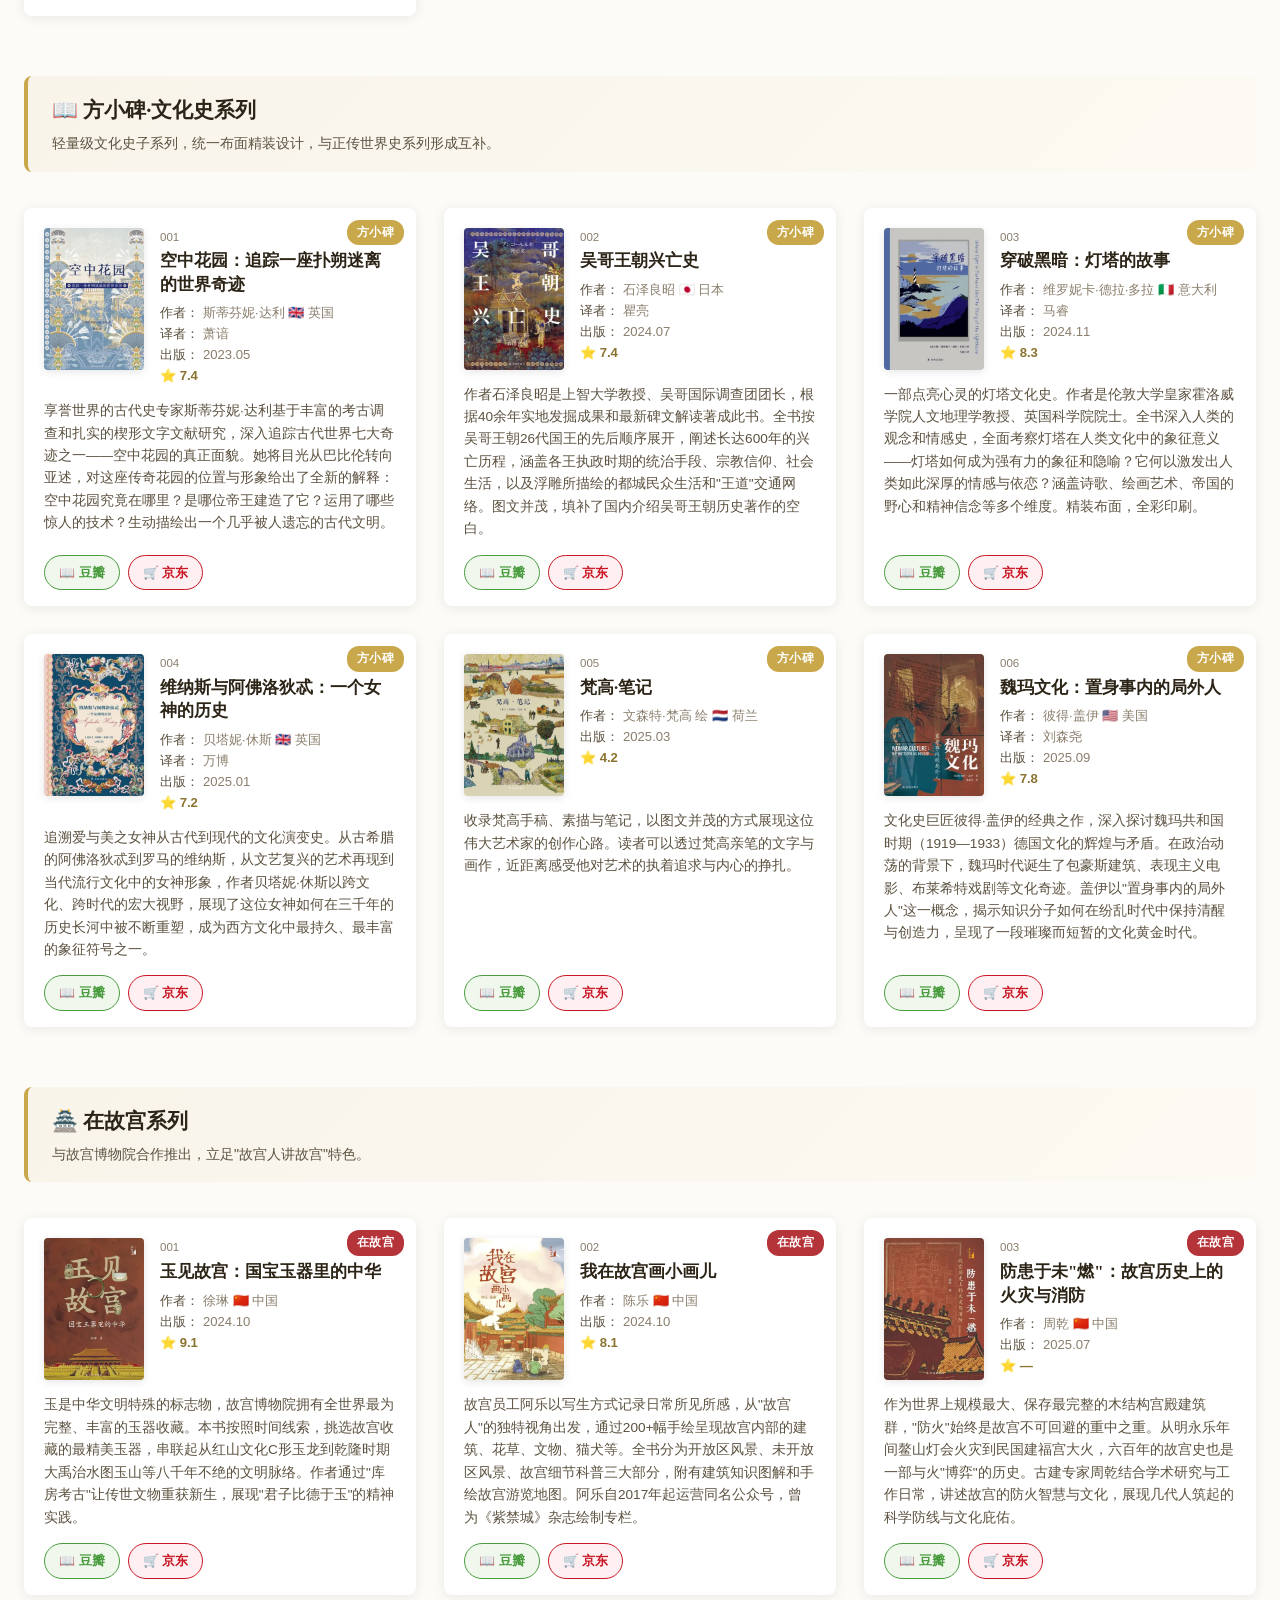
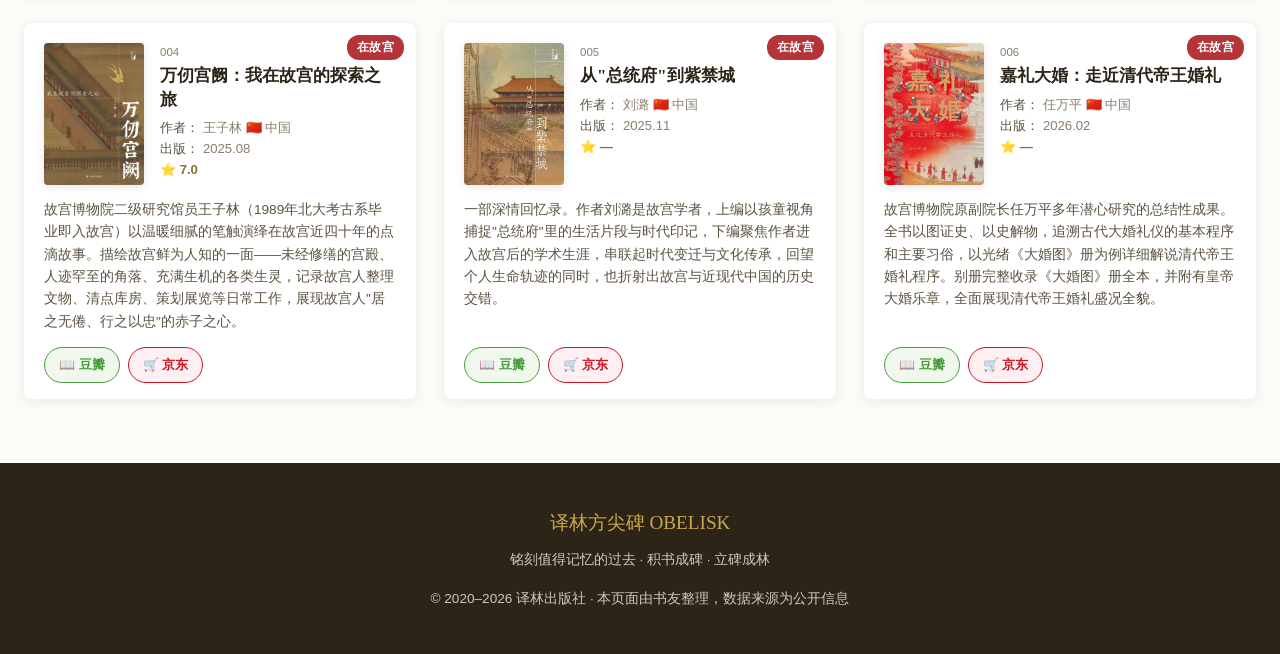
==== commit 4e19d705: "feat: 全站搜索 + 暗色模式切换" ====
--- a/catalog.html
+++ b/catalog.html
@@ -56,8 +56,10 @@
   <p style="margin-top:16px">© 2020–2026 译林出版社 · 本页面由书友整理，数据来源为公开信息</p>
 </footer>
 
-<script src="js/data.js"></script>
-<script src="js/utils.js"></script>
+<script src="js/data.js">
+</script>
+<script src="js/utils.js">
+</script>
 <script>
   const grid = document.getElementById('bookGrid');
   const searchInput = document.getElementById('searchInput');
@@ -158,6 +160,8 @@
 
   // Initial render
   applyFilters();
+initNavSearch();
+initThemeToggle();
 </script>
 
 </body>
--- a/css/style.css
+++ b/css/style.css
@@ -114,6 +114,128 @@
   color: var(--gold-light);
 }
 
+/* Nav search */
+.nav-search {
+  position: relative;
+  margin-left: 8px;
+}
+
+.nav-search input {
+  width: 180px;
+  padding: 6px 14px 6px 32px;
+  border: 1px solid rgba(201,168,76,0.3);
+  border-radius: 16px;
+  background: rgba(255,255,255,0.08);
+  color: var(--stone);
+  font-size: 0.85rem;
+  outline: none;
+  transition: all 0.25s;
+  font-family: var(--sans);
+}
+.nav-search input:focus {
+  width: 240px;
+  border-color: var(--gold);
+  background: rgba(255,255,255,0.14);
+}
+.nav-search input::placeholder { color: rgba(255,255,255,0.35); }
+
+.nav-search .search-icon {
+  position: absolute;
+  left: 10px;
+  top: 50%;
+  transform: translateY(-50%);
+  font-size: 0.85rem;
+  pointer-events: none;
+  opacity: 0.5;
+}
+
+.search-results {
+  position: absolute;
+  top: 100%;
+  right: 0;
+  margin-top: 6px;
+  width: 380px;
+  max-height: 420px;
+  overflow-y: auto;
+  background: var(--white);
+  border-radius: var(--radius);
+  box-shadow: var(--shadow-xl);
+  z-index: 200;
+  display: none;
+}
+.search-results.visible { display: block; }
+
+.search-result-item {
+  display: flex;
+  align-items: center;
+  gap: 12px;
+  padding: 10px 14px;
+  cursor: pointer;
+  transition: background 0.15s;
+  text-decoration: none;
+  color: var(--ink);
+}
+.search-result-item:hover,
+.search-result-item.active {
+  background: var(--stone);
+}
+.search-result-item:first-child { border-radius: var(--radius) var(--radius) 0 0; }
+.search-result-item:last-child { border-radius: 0 0 var(--radius) var(--radius); }
+
+.search-mini-cover {
+  width: 32px;
+  height: 44px;
+  border-radius: 2px;
+  object-fit: cover;
+  flex-shrink: 0;
+  background: var(--stone-dark);
+}
+
+.search-result-info { flex: 1; min-width: 0; }
+.search-result-info .srt-title {
+  font-weight: 600;
+  font-size: 0.88rem;
+  white-space: nowrap;
+  overflow: hidden;
+  text-overflow: ellipsis;
+}
+.search-result-info .srt-meta {
+  font-size: 0.75rem;
+  color: var(--ink-lighter);
+  margin-top: 2px;
+}
+.search-result-badge {
+  font-size: 0.68rem;
+  padding: 2px 8px;
+  border-radius: 8px;
+  background: var(--stone-dark);
+  color: var(--ink-light);
+  flex-shrink: 0;
+}
+.search-no-result {
+  padding: 24px;
+  text-align: center;
+  color: var(--ink-lighter);
+  font-size: 0.85rem;
+}
+
+/* Dark mode toggle */
+.theme-toggle {
+  background: none;
+  border: 1px solid rgba(201,168,76,0.3);
+  color: var(--gold-light);
+  font-size: 1rem;
+  cursor: pointer;
+  padding: 4px 8px;
+  border-radius: 16px;
+  margin-left: 4px;
+  transition: all 0.2s;
+  line-height: 1;
+}
+.theme-toggle:hover {
+  background: rgba(201,168,76,0.2);
+}
+
 .nav-toggle {
   display: none;
   background: none;
@@ -1109,4 +1231,65 @@
 
   .detail-actions { flex-direction: column; }
   .detail-actions .btn { text-align: center; justify-content: center; }
-}
+
+  .nav-search input { width: 120px; }
+  .nav-search input:focus { width: 160px; }
+  .search-results { width: 100vw; left: -16px; right: -16px; border-radius: 0; }
+}
+
+/* ================================================================
+   DARK MODE
+   ================================================================ */
+
+[data-theme="dark"] {
+  --gold: #c9a84c;
+  --gold-light: #d4b85c;
+  --gold-dark: #a08030;
+  --stone: #2a2520;
+  --stone-dark: #3d3630;
+  --papyrus: #1e1b18;
+  --ink: #e0d8c8;
+  --ink-light: #b8b0a0;
+  --ink-lighter: #807868;
+  --white: #232018;
+  --red: #c04040;
+  --bg: #1a1812;
+  --shadow: 0 2px 12px rgba(0,0,0,.4);
+  --shadow-lg: 0 8px 32px rgba(0,0,0,.5);
+  --shadow-xl: 0 16px 48px rgba(0,0,0,.6);
+}
+
+[data-theme="dark"] .site-nav {
+  background: rgba(20,18,14,0.96);
+  border-bottom-color: rgba(201,168,76,0.15);
+}
+
+[data-theme="dark"] .hero {
+  background: linear-gradient(165deg, #100e0a 0%, #1a1812 40%, #252018 100%);
+}
+
+[data-theme="dark"] .hero::before { opacity: 0.25; }
+
+[data-theme="dark"] .book-card,
+[data-theme="dark"] .link-chip,
+[data-theme="dark"] .series-nav-card,
+[data-theme="dark"] .related-card,
+[data-theme="dark"] .plan-section,
+[data-theme="dark"] .brand-intro,
+[data-theme="dark"] .search-results { background: var(--white); }
+
+[data-theme="dark"] .subseries-header {
+  background: linear-gradient(135deg, #1e1c16, #221f18);
+}
+
+[data-theme="dark"] .link-chip-text:hover {
+  background: transparent;
+}
+
+[data-theme="dark"] .book-link.douban { background: rgba(74,156,63,0.2); }
+[data-theme="dark"] .book-link.jd { background: rgba(201,22,35,0.2); }
+
+[data-theme="dark"] .search-results {
+  background: #2a2520;
+  border: 1px solid var(--stone-dark);
+}
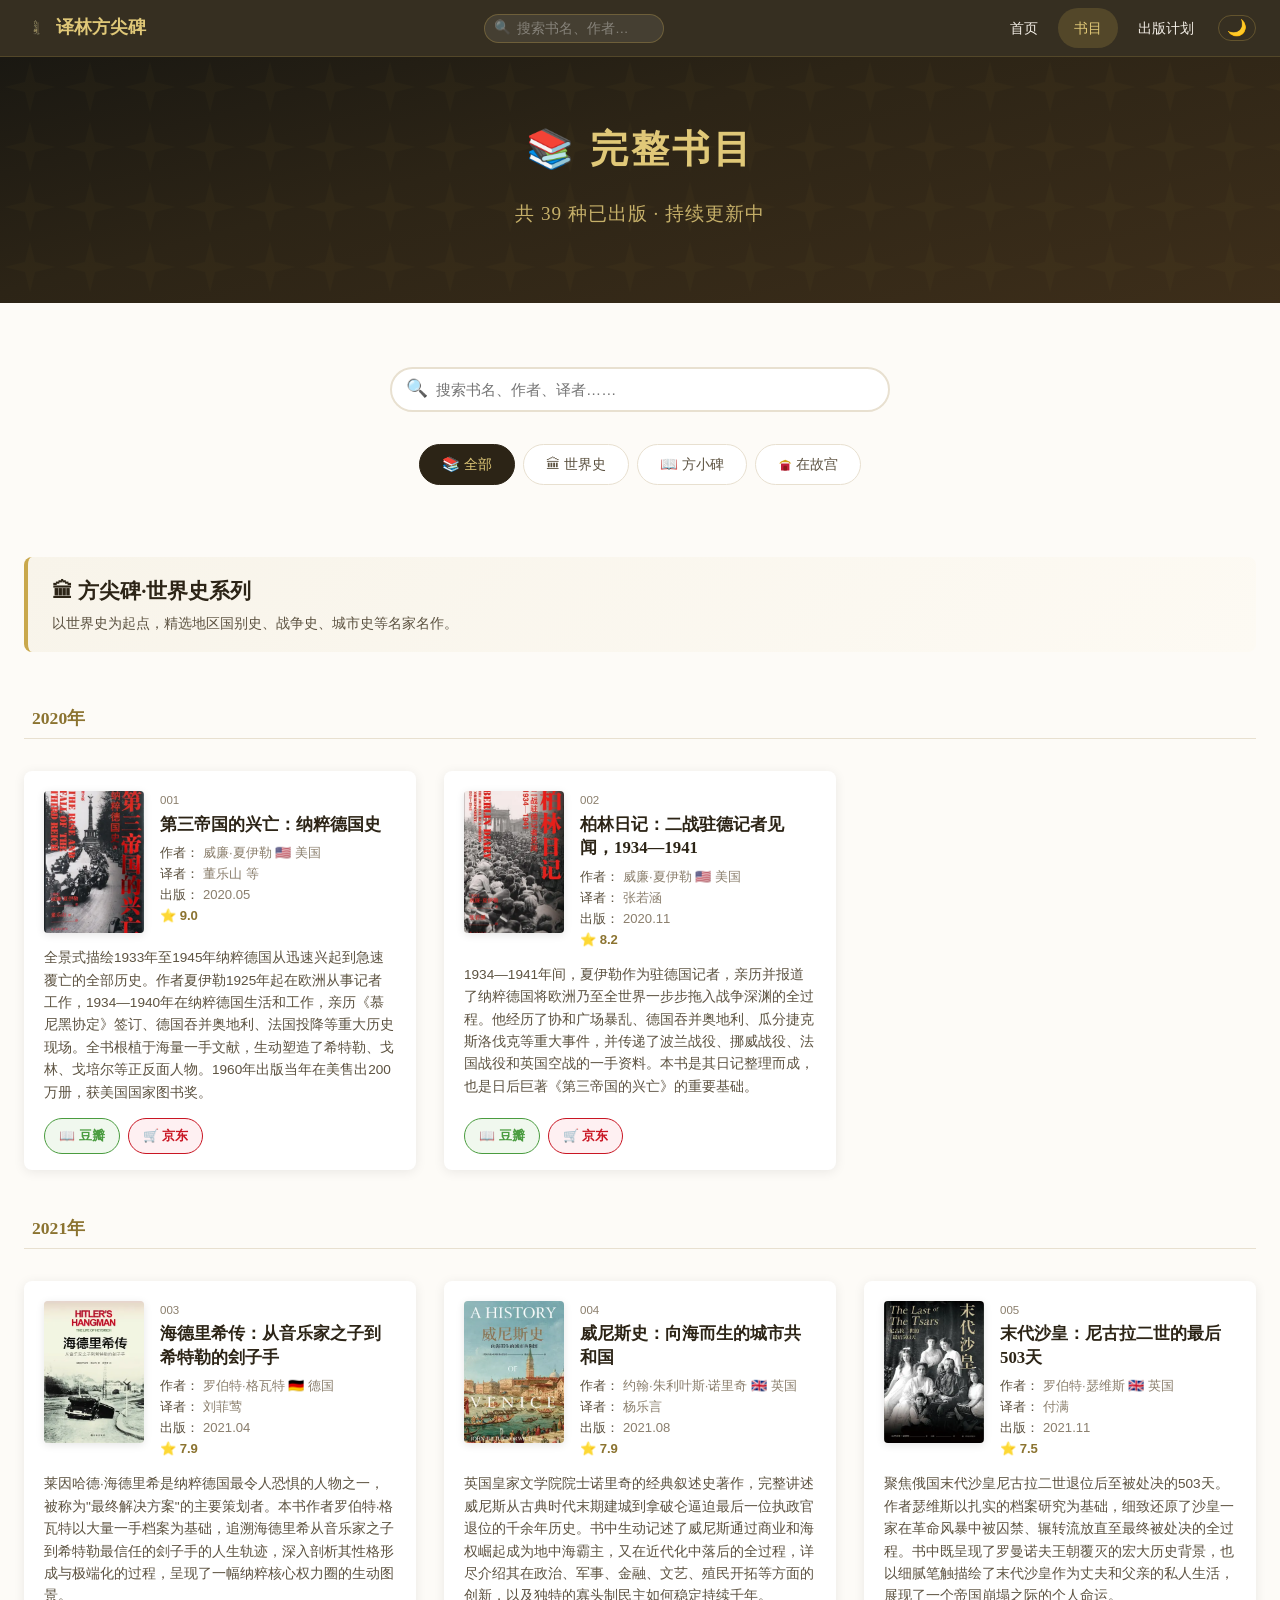
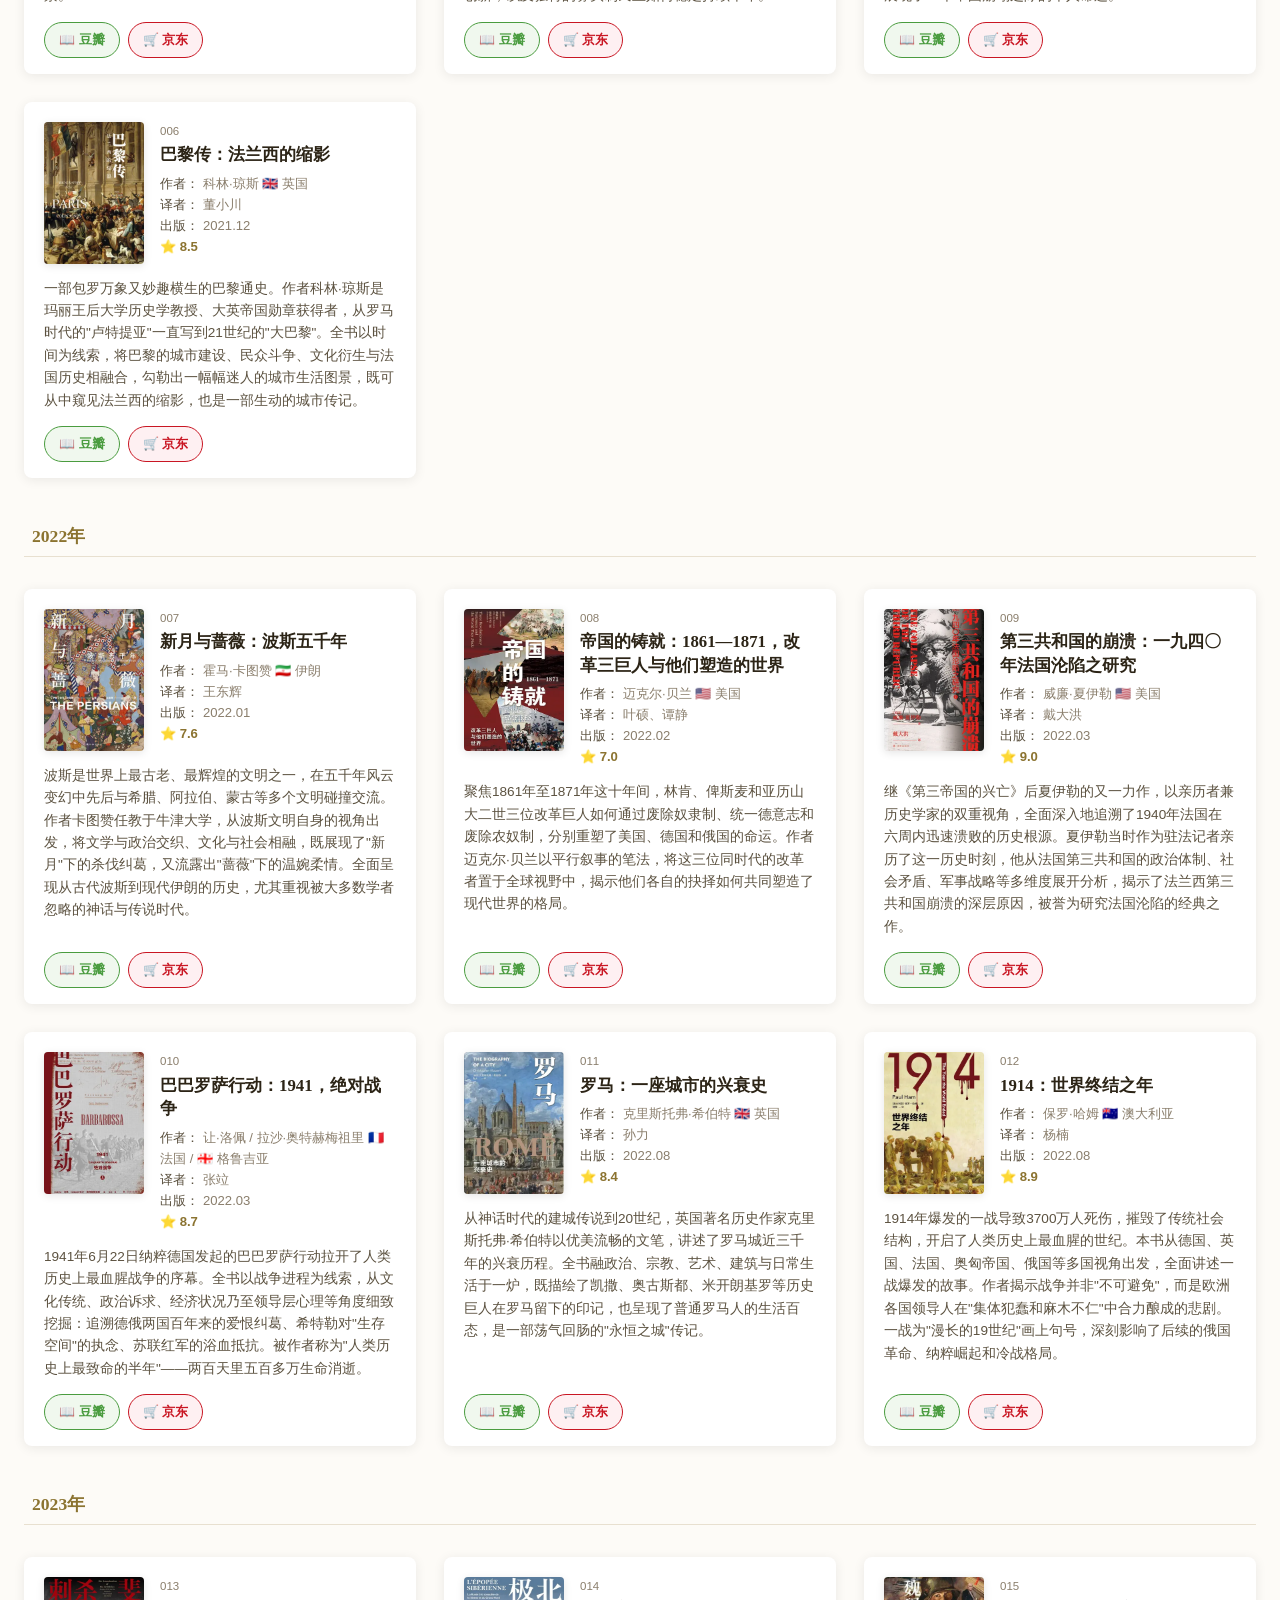
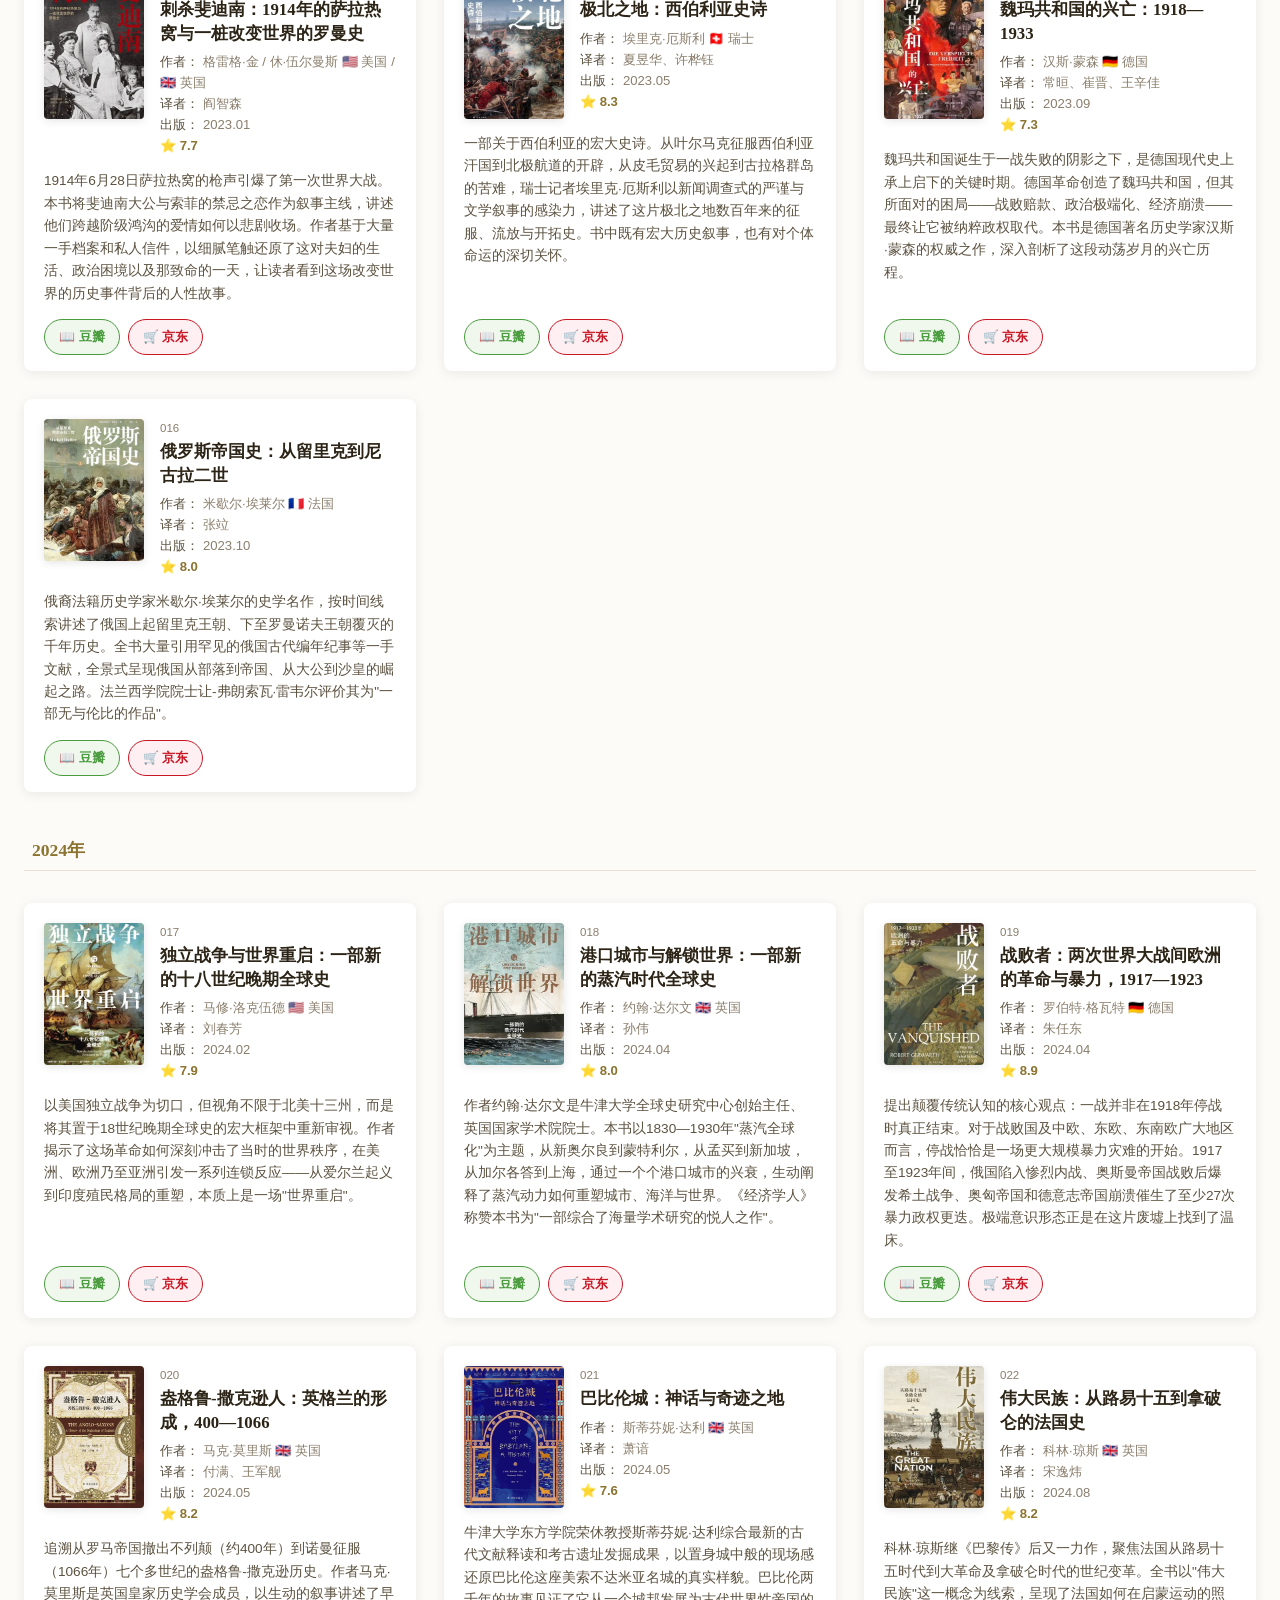
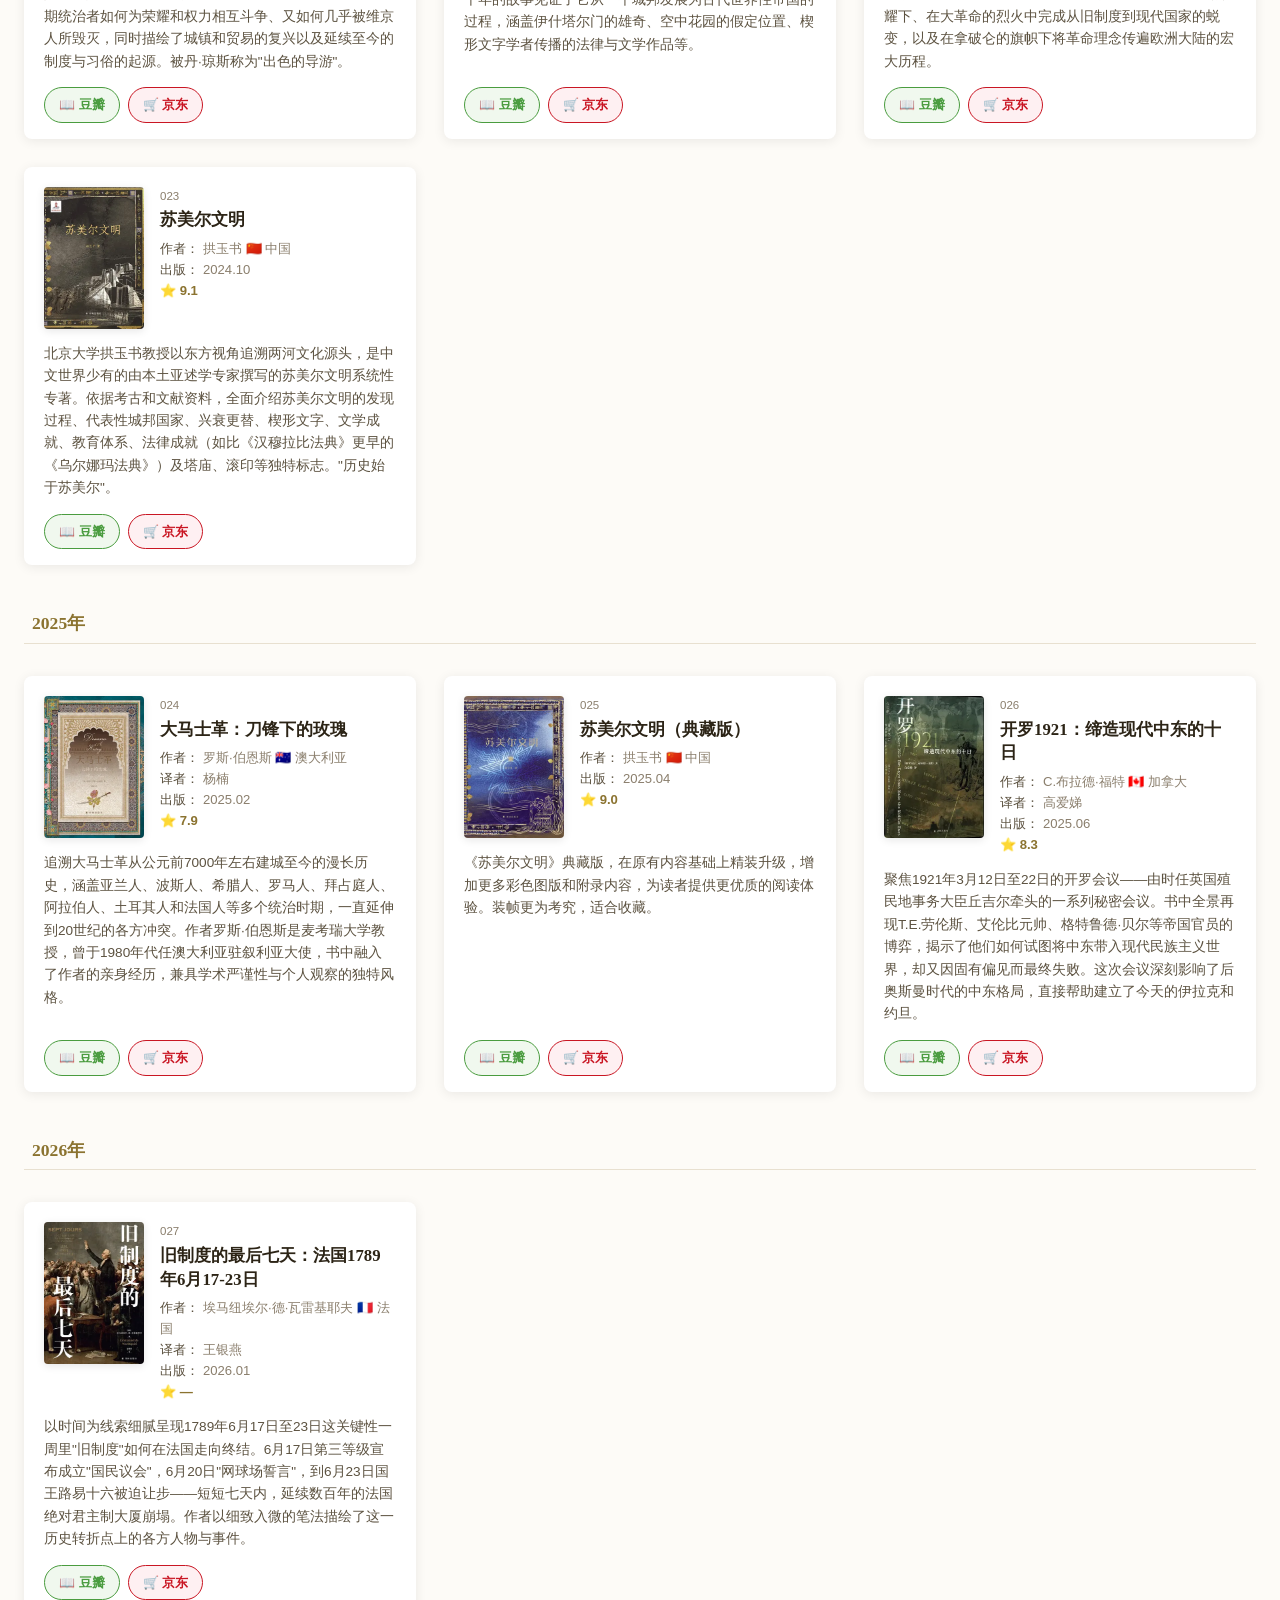
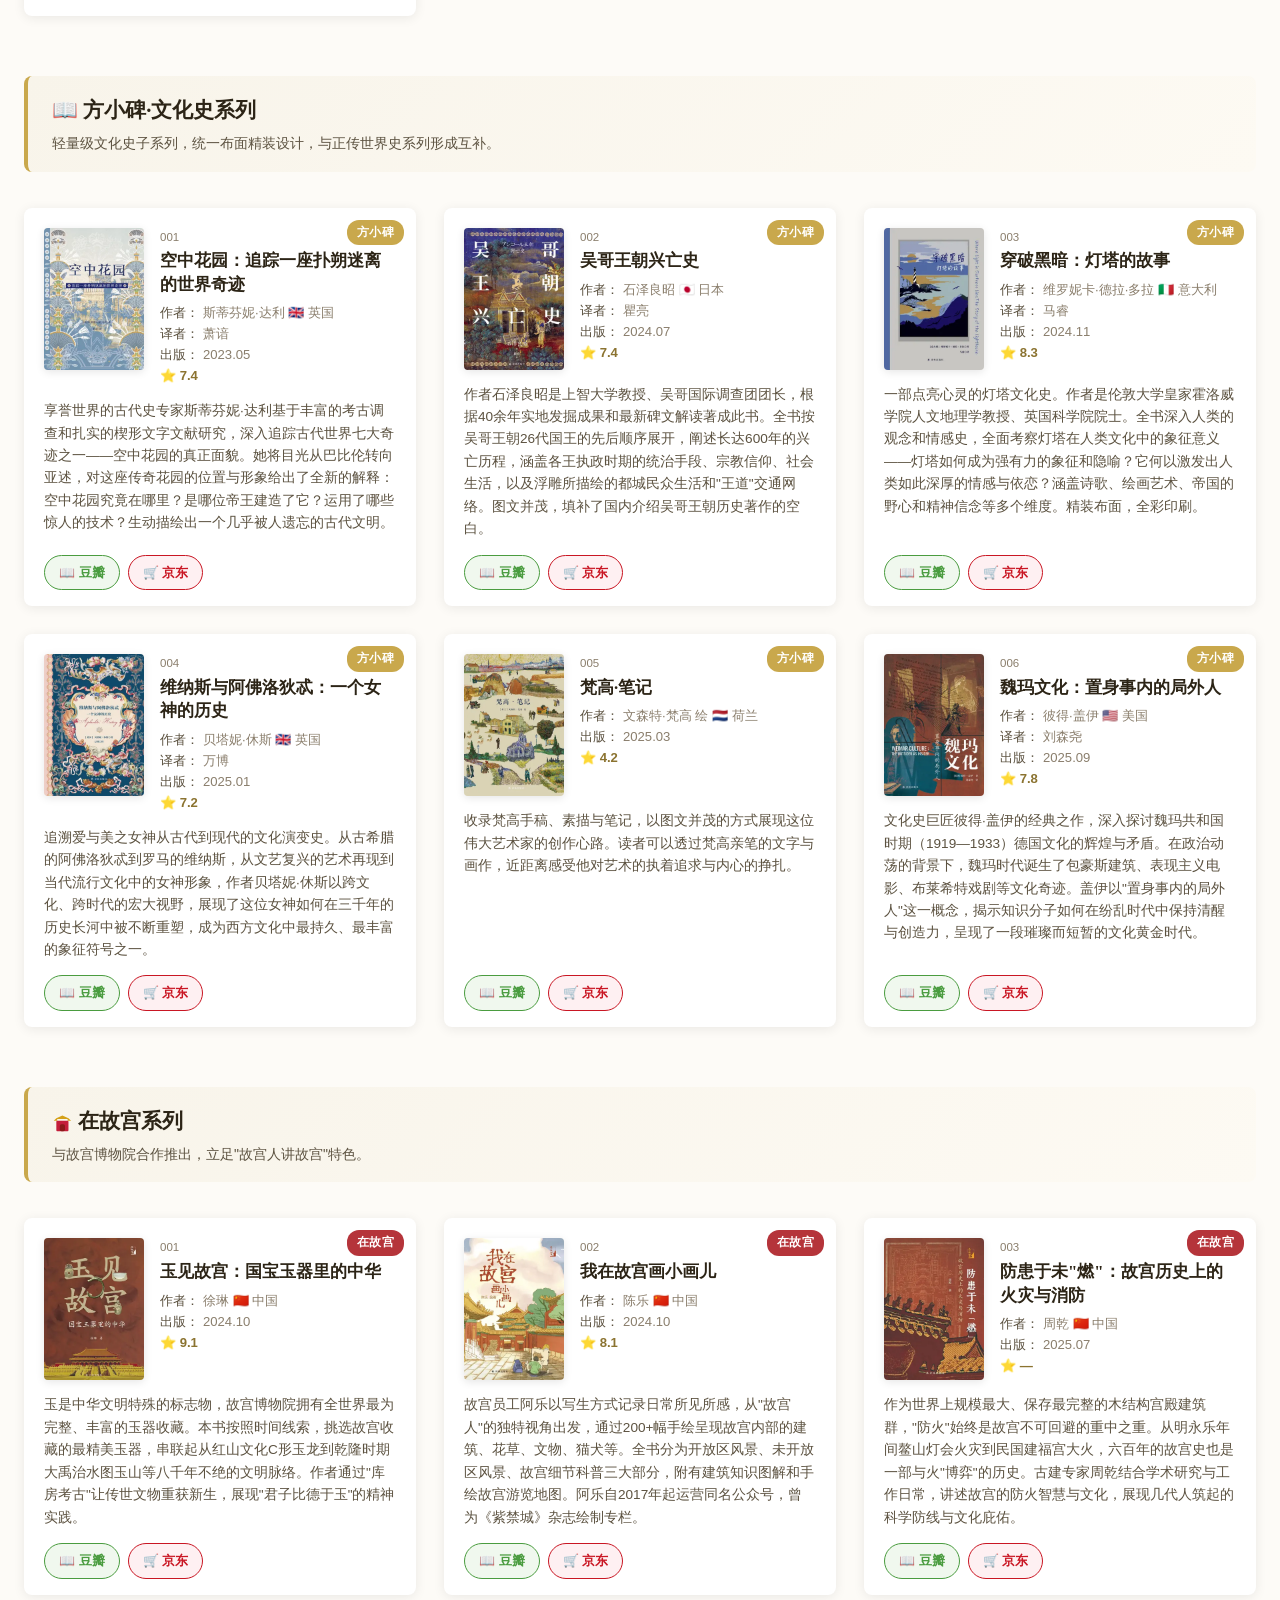
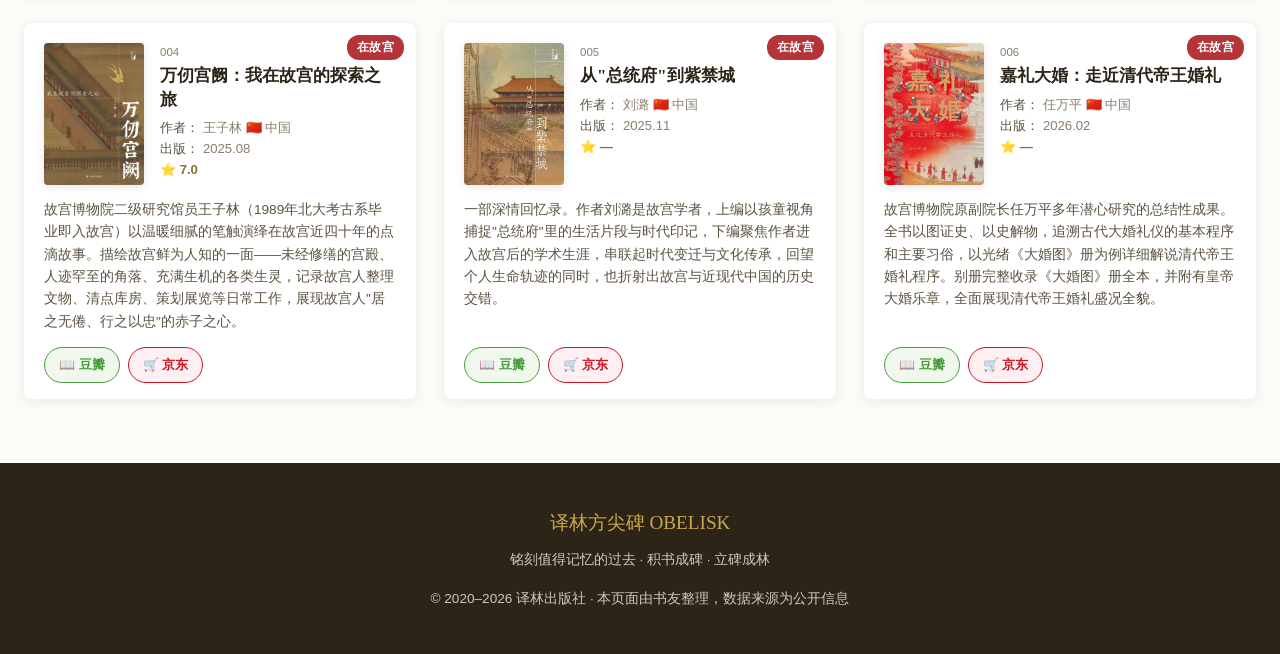
==== commit 0a7a0020: "fix: 将在故宫系列图标从🏯替换为中式红墙建筑SVG" ====
--- a/catalog.html
+++ b/catalog.html
@@ -42,7 +42,7 @@
     <button class="filter-btn active" data-filter="all">📚 全部</button>
     <button class="filter-btn" data-filter="世界史">🏛 世界史</button>
     <button class="filter-btn" data-filter="方小碑">📖 方小碑</button>
-    <button class="filter-btn" data-filter="在故宫">🏯 在故宫</button>
+    <button class="filter-btn" data-filter="在故宫"><svg viewBox="0 0 24 24" style="width:1em;height:1em;vertical-align:middle"><path d="M2 9L5 6L12 3L19 6L22 9H18V7H6v2H2z" fill="#D4A017"/><rect x="5" y="9" width="14" height="12" rx="1" fill="#C41E3A"/><rect x="9" y="13" width="6" height="8" rx="2" fill="#8B1A1A"/></svg> 在故宫</button>
   </div>
 
   <!-- ===== Book Grid ===== -->
--- a/css/style.css
+++ b/css/style.css
@@ -1293,3 +1293,44 @@
   background: #2a2520;
   border: 1px solid var(--stone-dark);
 }
+
+/* Nav stays light-on-dark in both themes */
+[data-theme="dark"] .site-nav {
+  background: rgba(16,14,10,0.97);
+}
+[data-theme="dark"] .nav-links a { color: #e0d8c8; }
+[data-theme="dark"] .nav-links a:hover,
+[data-theme="dark"] .nav-links a.active {
+  background: rgba(201,168,76,0.25);
+  color: var(--gold-light);
+}
+[data-theme="dark"] .nav-brand { color: var(--gold-light) !important; }
+[data-theme="dark"] .nav-links.open { background: rgba(16,14,10,0.99); }
+[data-theme="dark"] .nav-search input {
+  background: rgba(255,255,255,0.06);
+  color: #e0d8c8;
+  border-color: rgba(201,168,76,0.2);
+}
+[data-theme="dark"] .nav-search input:focus {
+  background: rgba(255,255,255,0.12);
+  border-color: var(--gold);
+}
+[data-theme="dark"] .nav-search input::placeholder { color: rgba(255,255,255,0.25); }
+
+/* Footer also stays light-on-dark */
+[data-theme="dark"] .site-footer { background: #100e0a; color: #c0b8a8; }
+
+/* Filter buttons */
+[data-theme="dark"] .filter-btn { background: var(--white); border-color: var(--stone-dark); }
+[data-theme="dark"] .filter-btn:hover,
+[data-theme="dark"] .filter-btn.active { background: var(--ink); color: var(--gold-light); }
+
+/* Detail meta */
+[data-theme="dark"] .detail-meta { background: var(--stone); }
+
+/* Plan section stats */
+[data-theme="dark"] .plan-section table th { background: #3d3630; }
+
+/* Book card links */
+[data-theme="dark"] .book-info h3 a { color: var(--ink); }
+[data-theme="dark"] .book-info h3 a:hover { color: var(--gold); }
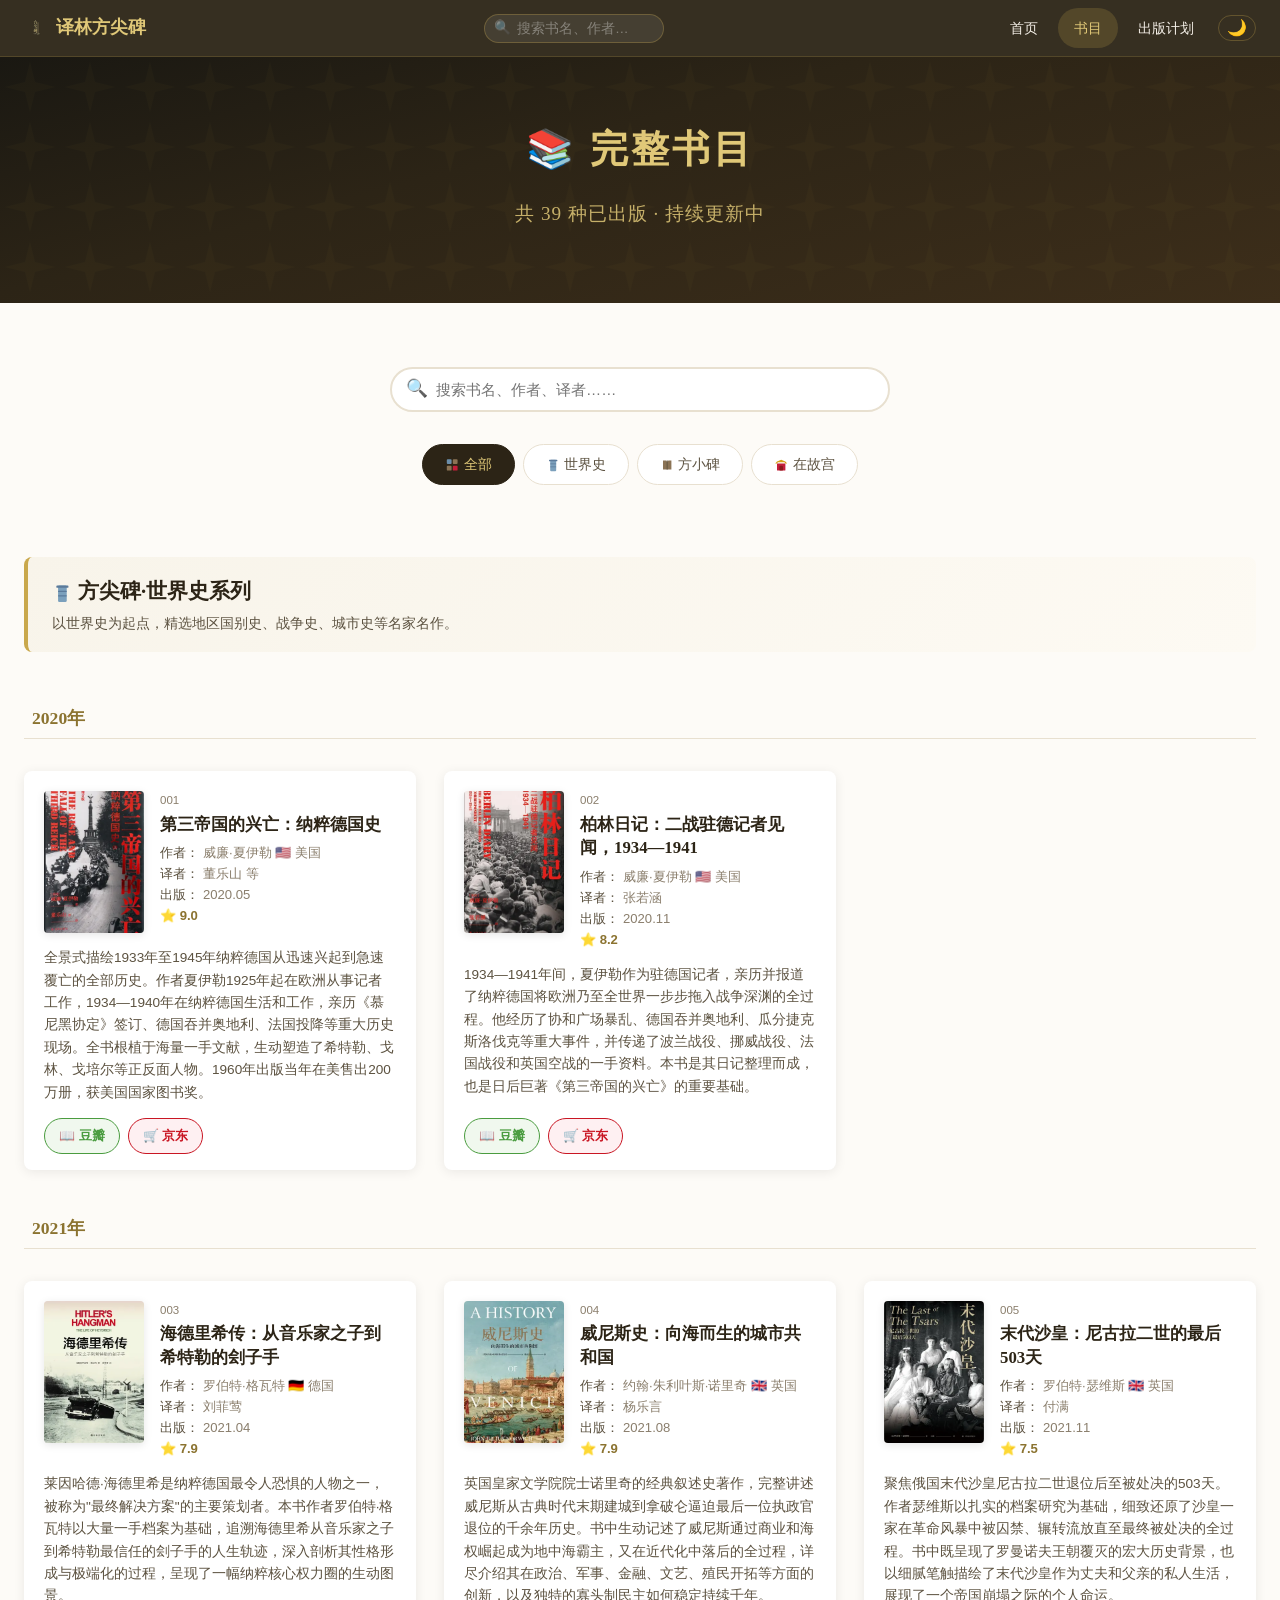
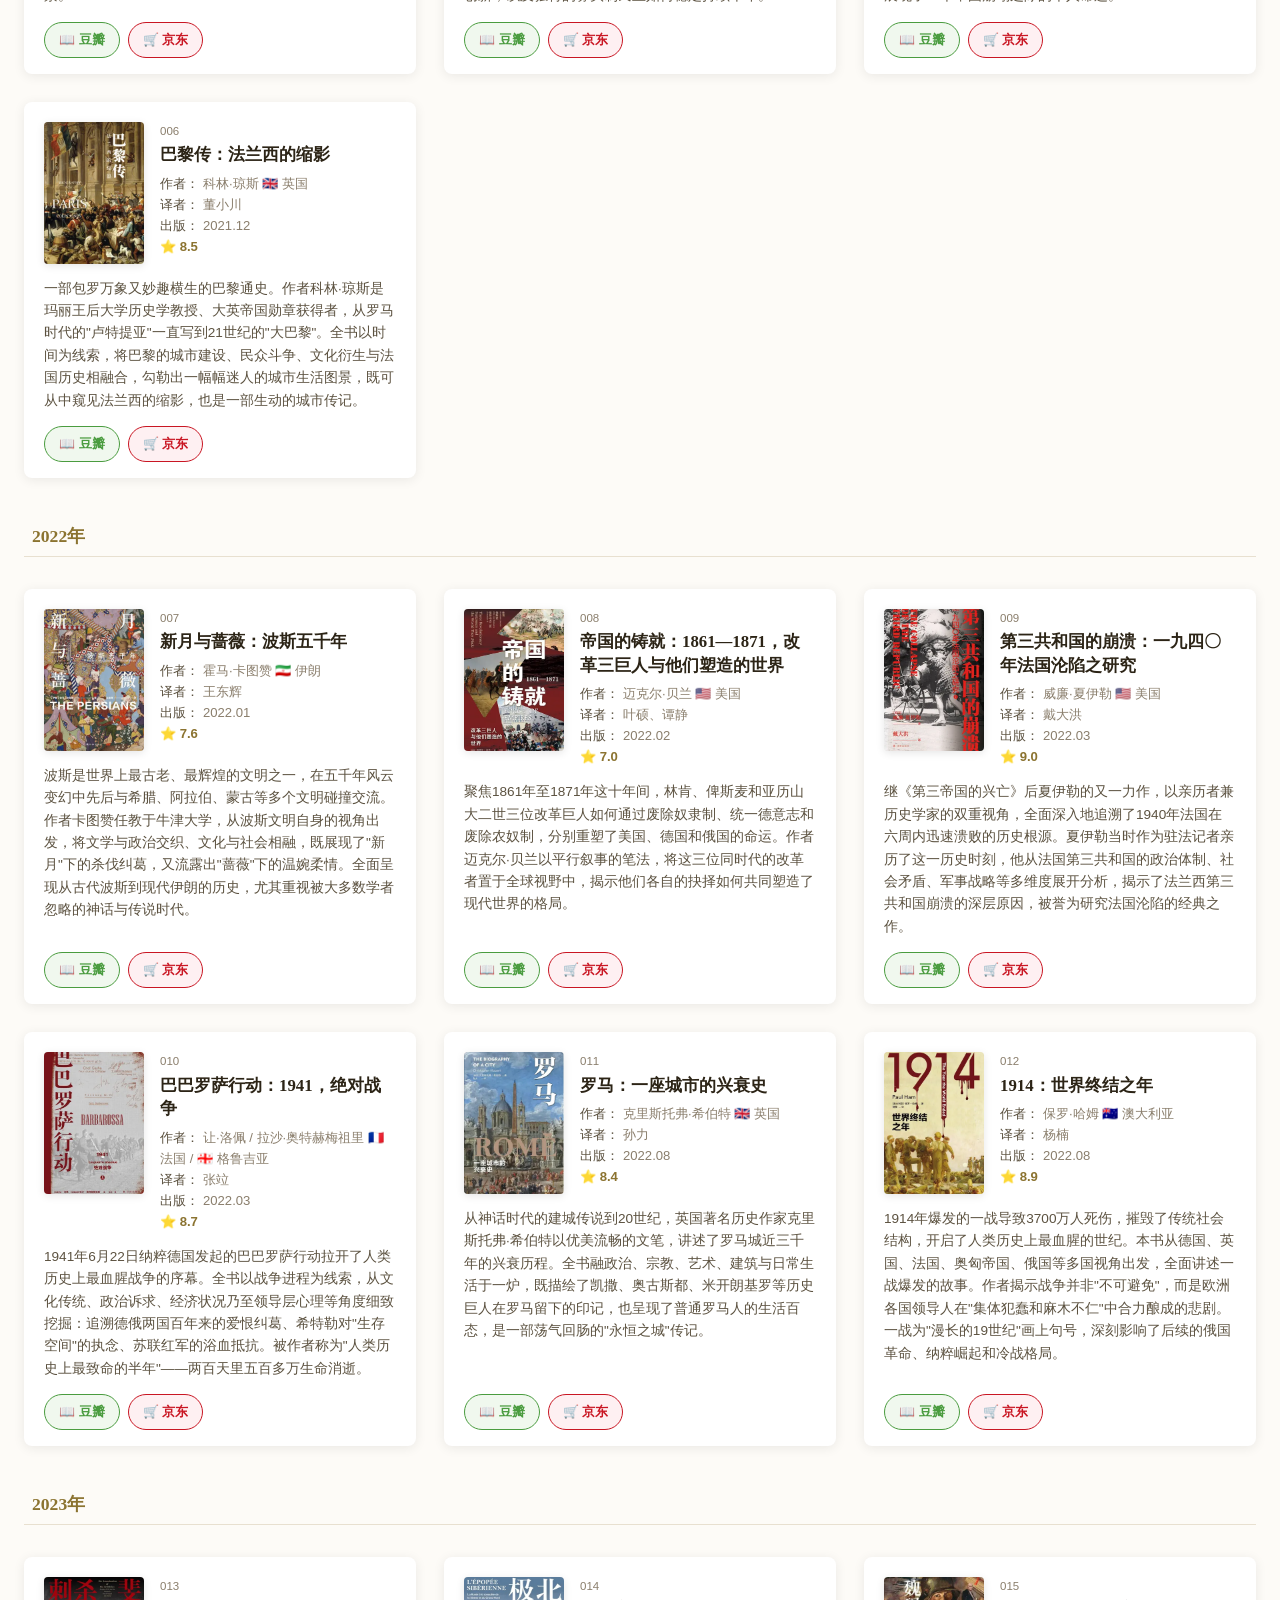
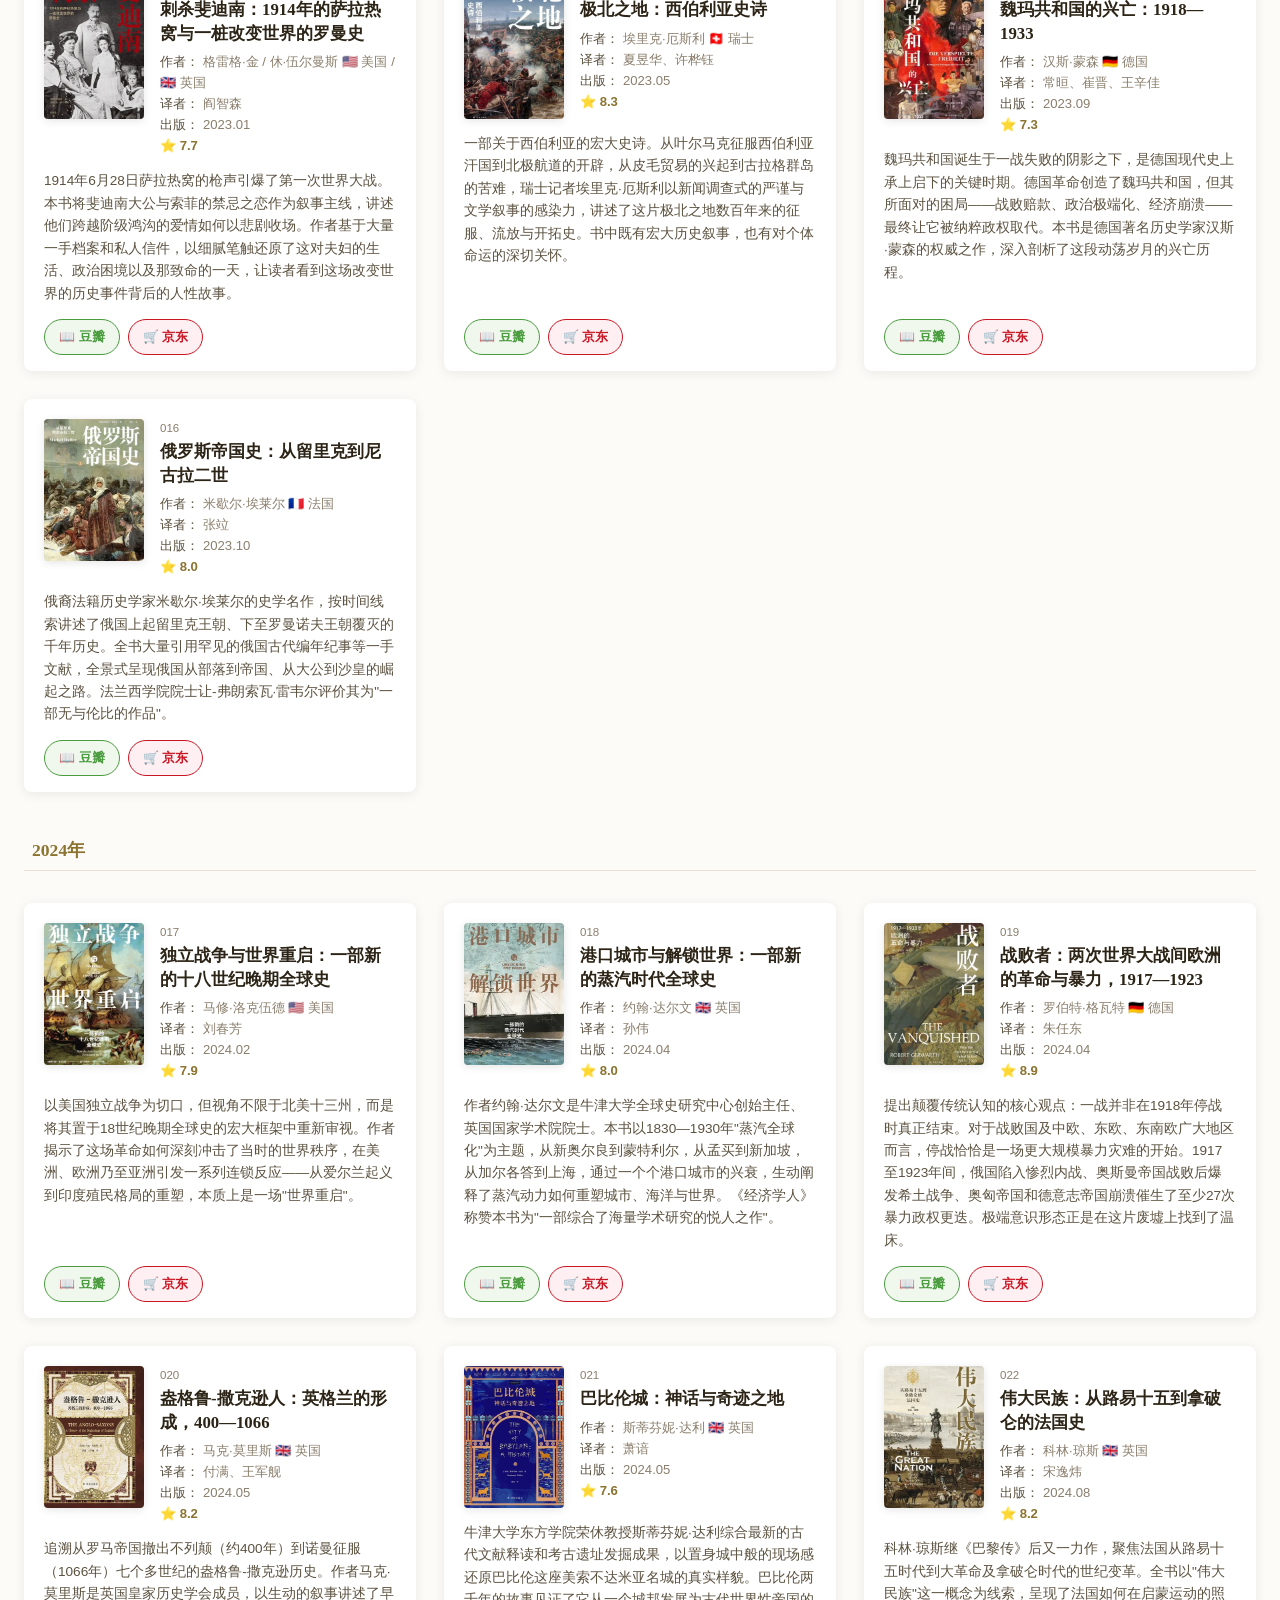
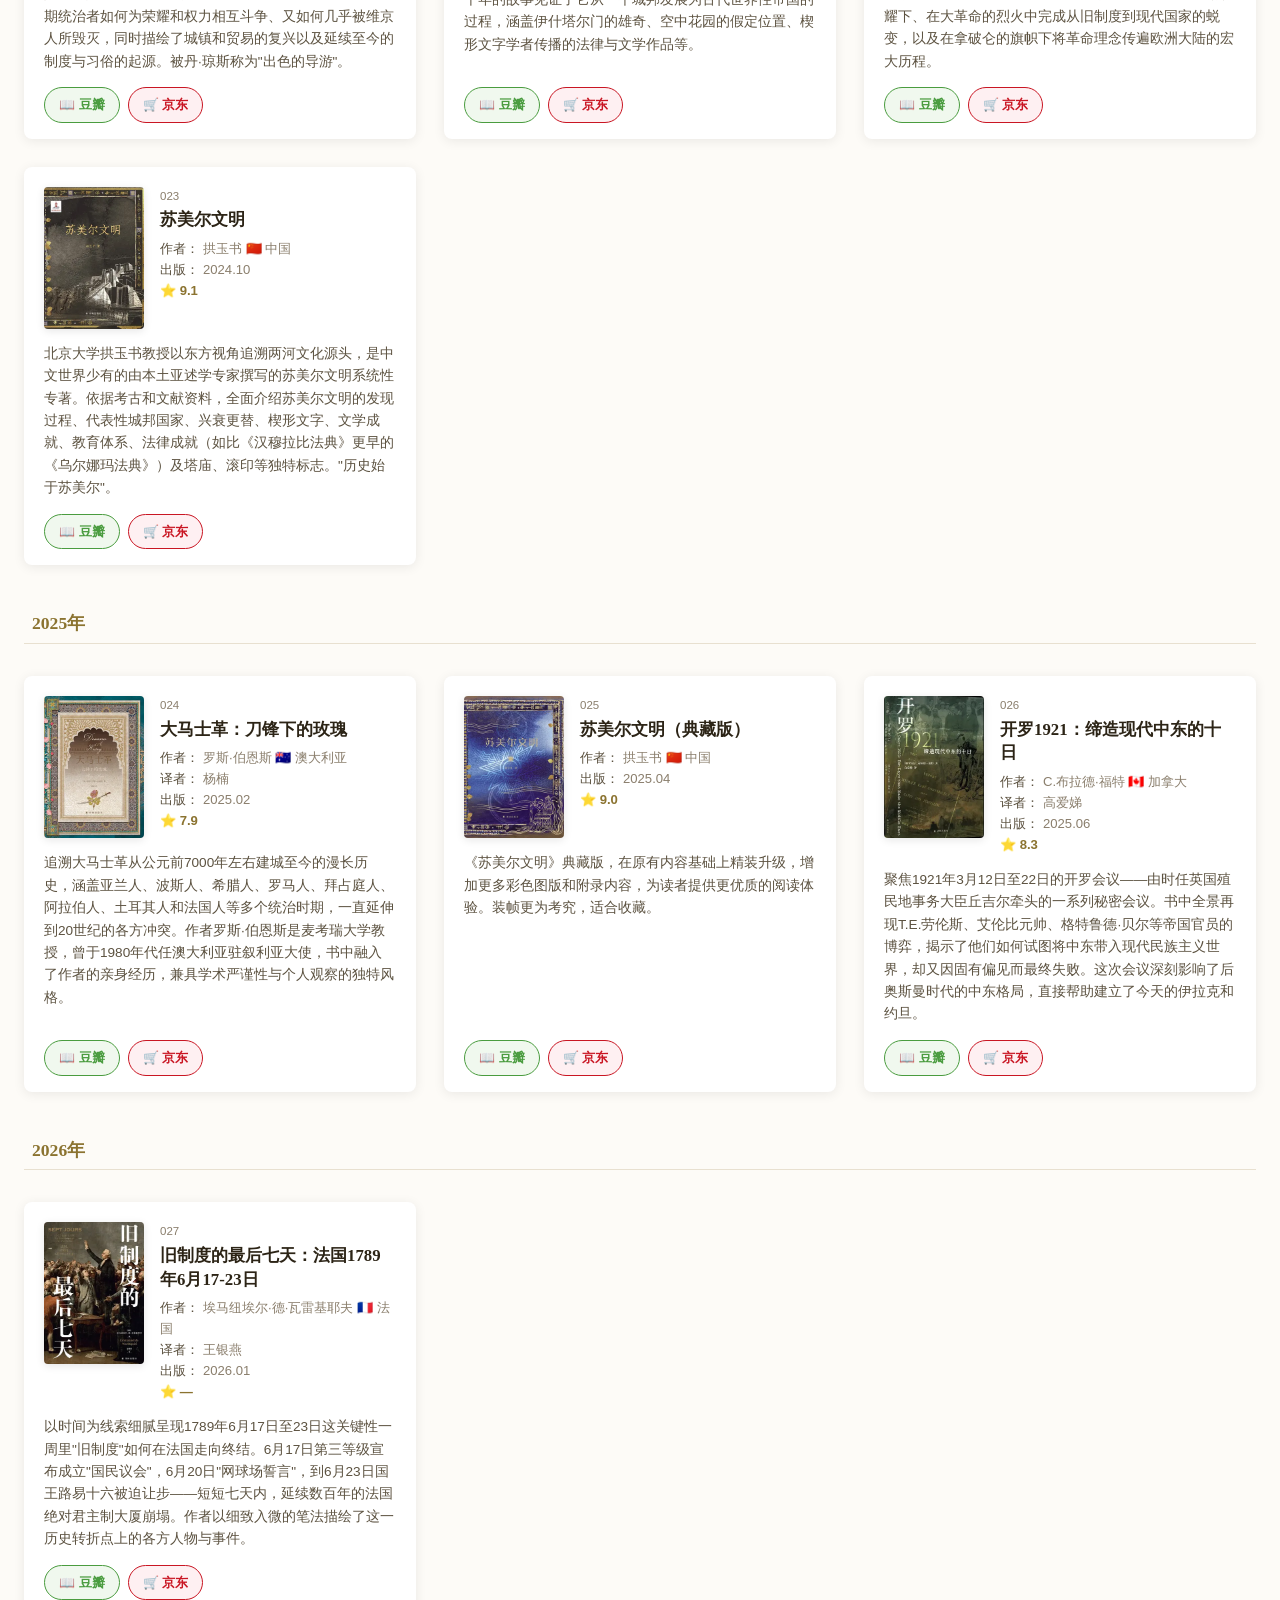
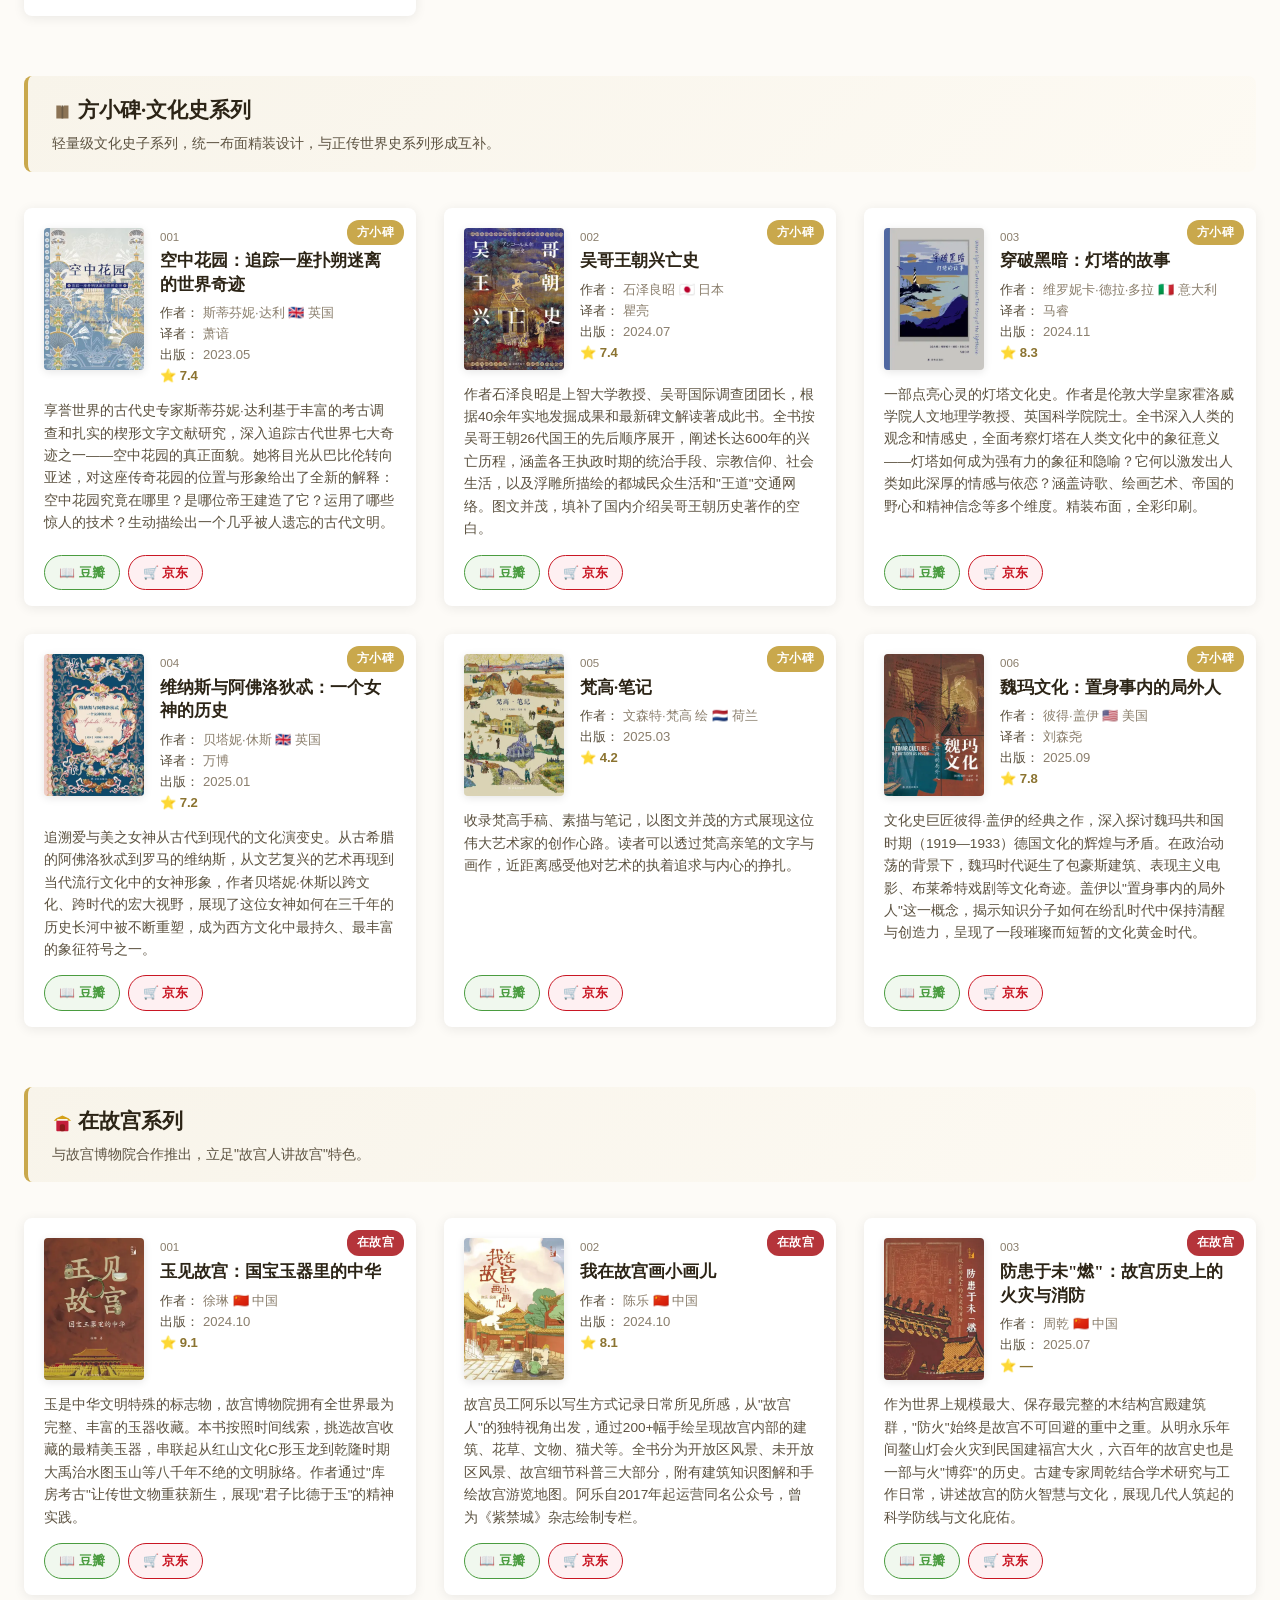
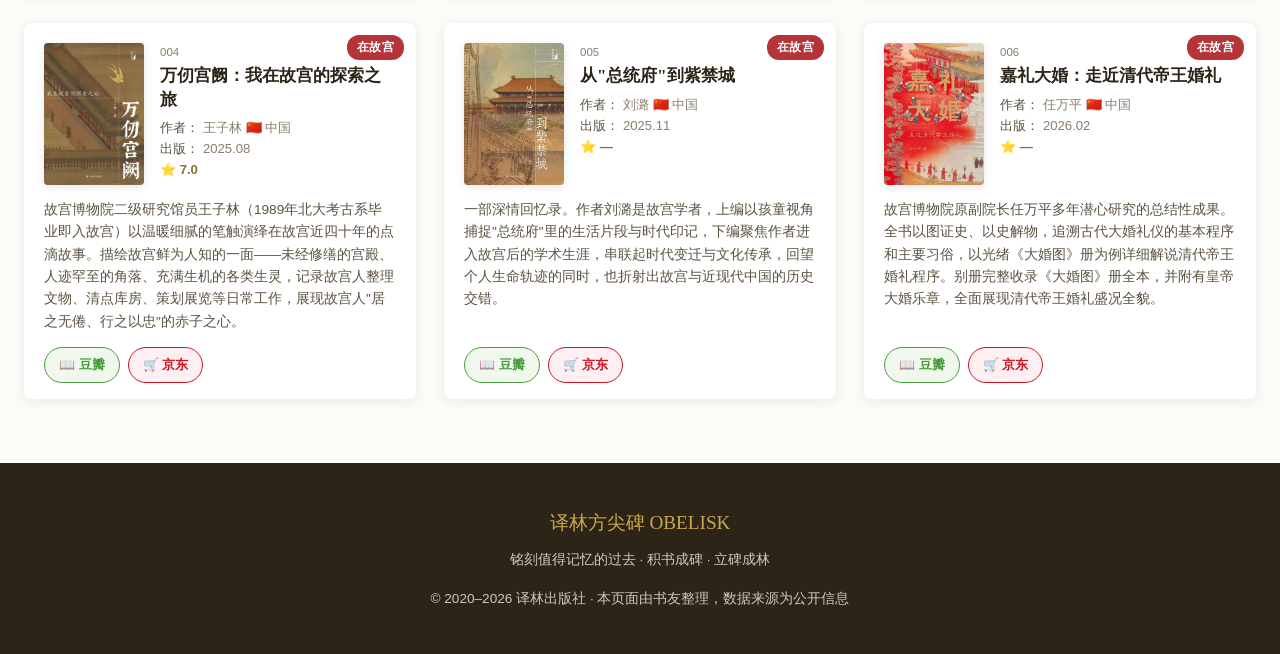
==== commit b98c1872: "style: 统一全部图标为SVG，集中管理于iconSVG对象" ====
--- a/catalog.html
+++ b/catalog.html
@@ -39,9 +39,9 @@
   </div>
 
   <div class="filter-bar" id="filterBar">
-    <button class="filter-btn active" data-filter="all">📚 全部</button>
-    <button class="filter-btn" data-filter="世界史">🏛 世界史</button>
-    <button class="filter-btn" data-filter="方小碑">📖 方小碑</button>
+    <button class="filter-btn active" data-filter="all"><svg viewBox="0 0 24 24" style="width:1em;height:1em;vertical-align:middle"><rect x="3" y="2" width="8" height="8" rx="1.5" fill="#6B8EAA"/><rect x="13" y="2" width="8" height="8" rx="1.5" fill="#8B7355"/><rect x="3" y="13" width="8" height="8" rx="1.5" fill="#8B7355"/><rect x="13" y="13" width="8" height="8" rx="1.5" fill="#C41E3A"/></svg> 全部</button>
+    <button class="filter-btn" data-filter="世界史"><svg viewBox="0 0 24 24" style="width:1em;height:1em;vertical-align:middle"><rect x="7" y="3" width="10" height="19" rx="1.5" fill="#7BA0BC"/><rect x="5" y="3" width="14" height="2.5" rx="1" fill="#5B7A9A"/><rect x="7" y="9" width="10" height="1.5" rx="0.5" fill="#5B7A9A"/><rect x="7" y="14" width="10" height="1.5" rx="0.5" fill="#5B7A9A"/></svg> 世界史</button>
+    <button class="filter-btn" data-filter="方小碑"><svg viewBox="0 0 24 24" style="width:1em;height:1em;vertical-align:middle"><path d="M5 4h5l2 2.5L14 4h5v15H5V4z" fill="#8B7355"/><path d="M12 4v15" stroke="#6B5B45" stroke-width="2"/></svg> 方小碑</button>
     <button class="filter-btn" data-filter="在故宫"><svg viewBox="0 0 24 24" style="width:1em;height:1em;vertical-align:middle"><path d="M2 9L5 6L12 3L19 6L22 9H18V7H6v2H2z" fill="#D4A017"/><rect x="5" y="9" width="14" height="12" rx="1" fill="#C41E3A"/><rect x="9" y="13" width="6" height="8" rx="2" fill="#8B1A1A"/></svg> 在故宫</button>
   </div>
 
